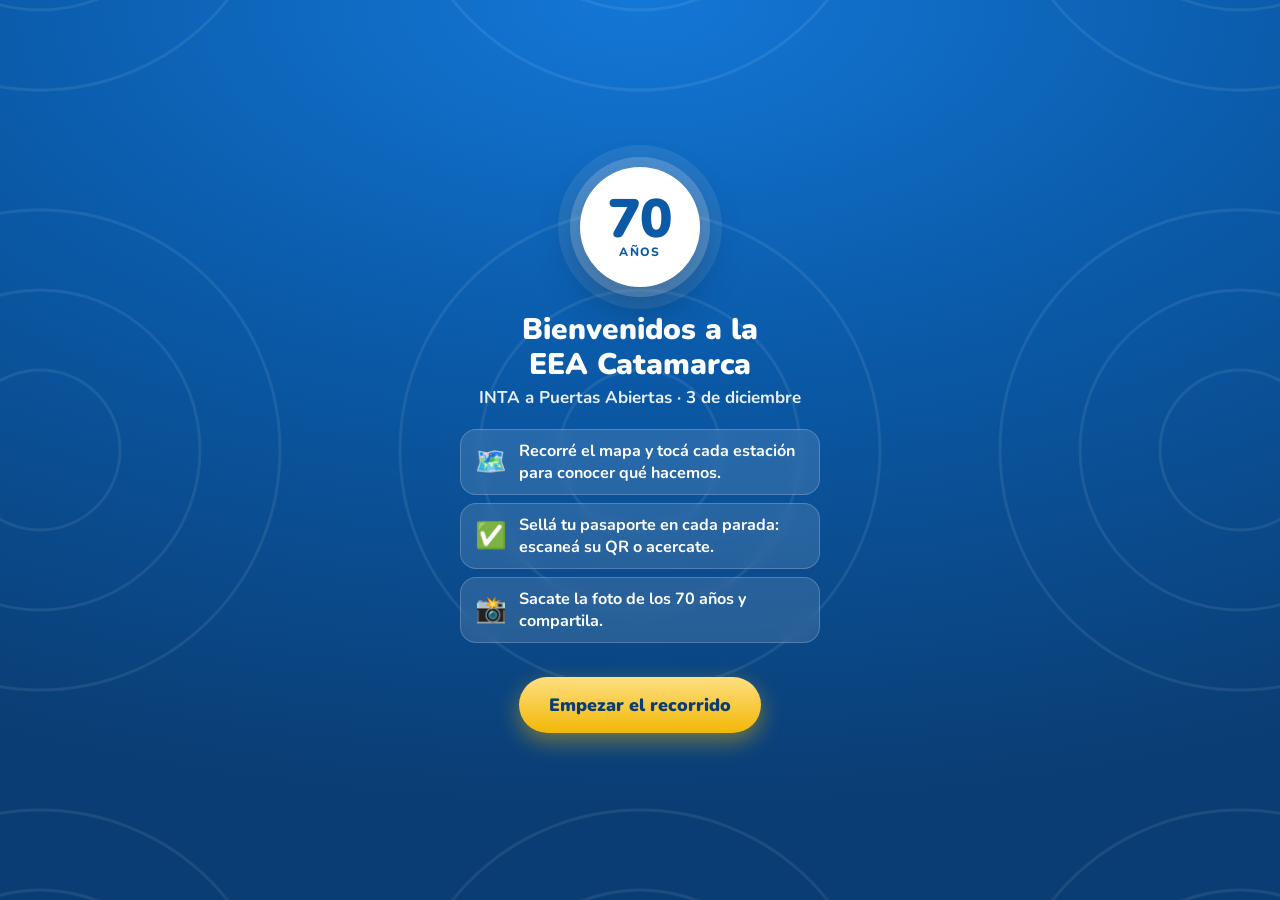
==== index.html @ 7d3150fa "feat: mapa interactivo para INTA a Puertas Abiertas 70 años Sitio estático con mapa por niveles de d" ====
<!DOCTYPE html>
<html lang="es">
<head>
<meta charset="utf-8">
<meta name="viewport" content="width=device-width, initial-scale=1, viewport-fit=cover">
<meta name="theme-color" content="#0a5aa8">
<meta name="robots" content="noindex, nofollow"><!-- prototipo: quitar cuando se apruebe -->
<title>INTA a Puertas Abiertas · 70 años · EEA Catamarca</title>
<link rel="manifest" href="manifest.webmanifest">
<link rel="icon" href="img/icono.svg" type="image/svg+xml">
<link rel="stylesheet" href="lib/leaflet.css">
<link rel="stylesheet" href="estilos.css">
</head>
<body>
<header class="barra">
  <div class="barra-texto">
    <h1 id="titulo">INTA a Puertas Abiertas</h1>
    <p id="subtitulo">70 años · EEA Catamarca</p>
  </div>
  <button id="btn-avisos" class="campana" type="button" aria-label="Avisos">
    <svg viewBox="0 0 24 24" aria-hidden="true"><path d="M12 3a6 6 0 0 0-6 6v4l-2 3h16l-2-3V9a6 6 0 0 0-6-6zM10 19a2 2 0 0 0 4 0" fill="none" stroke="#fff" stroke-width="2" stroke-linejoin="round"/></svg>
    <span id="avisos-cuenta" class="cuenta" hidden></span>
  </button>
</header>

<!-- Aviso importante sin leer -->
<div id="cartel-aviso" class="cartel-aviso" hidden>
  <button type="button" id="cartel-abrir" class="cartel-texto"></button>
  <button type="button" id="cartel-cerrar" class="cartel-cerrar" aria-label="Cerrar aviso">×</button>
</div>

<main id="mapa" aria-label="Mapa del predio"></main>

<!-- Botones flotantes del mapa -->
<div class="flotantes">
  <button id="btn-lista" type="button" class="flotante" aria-label="Lista de estaciones">
    <svg viewBox="0 0 24 24" aria-hidden="true"><path d="M8 6h12M8 12h12M8 18h12M4 6h.01M4 12h.01M4 18h.01" stroke="currentColor" stroke-width="2.4" stroke-linecap="round"/></svg>
    <span>Lista</span>
  </button>
  <button id="btn-ubicacion" type="button" class="flotante" aria-label="Mostrar dónde estoy">
    <svg viewBox="0 0 24 24" aria-hidden="true"><circle cx="12" cy="12" r="4" fill="currentColor"/><circle cx="12" cy="12" r="8" fill="none" stroke="currentColor" stroke-width="2"/><path d="M12 1v3M12 20v3M1 12h3M20 12h3" stroke="currentColor" stroke-width="2"/></svg>
  </button>
</div>

<button id="btn-quitar-ruta" type="button" class="quitar-ruta" hidden>× Quitar recorrido</button>

<div class="aviso" id="aviso" hidden></div>

<!-- Bienvenida (primera visita) -->
<section id="bienvenida" class="bienvenida" hidden>
  <div class="bv-sello"><span>70</span><small>años</small></div>
  <h2>Bienvenidos a la<br>EEA Catamarca</h2>
  <p class="bv-sub">INTA a Puertas Abiertas · 3 de diciembre</p>
  <ul class="bv-pasos">
    <li><span>🗺️</span>Recorré el mapa y tocá cada estación para conocer qué hacemos.</li>
    <li><span>✅</span>Sellá tu pasaporte en cada parada: escaneá su QR o acercate.</li>
    <li><span>📸</span>Sacate la foto de los 70 años y compartila.</li>
  </ul>
  <button id="bienvenida-empezar" type="button">Empezar el recorrido</button>
</section>

<!-- Barra de pestañas -->
<nav class="pestanas" aria-label="Secciones">
  <button type="button" data-pestana="mapa" class="activa">
    <svg viewBox="0 0 24 24" aria-hidden="true"><path d="M9 4L3 6v14l6-2 6 2 6-2V4l-6 2zM9 4v14M15 6v14" fill="none" stroke="currentColor" stroke-width="2" stroke-linejoin="round"/></svg>Mapa</button>
  <button type="button" data-pestana="agenda">
    <svg viewBox="0 0 24 24" aria-hidden="true"><rect x="3" y="5" width="18" height="16" rx="2" fill="none" stroke="currentColor" stroke-width="2"/><path d="M3 10h18M8 3v4M16 3v4" stroke="currentColor" stroke-width="2"/></svg>Agenda</button>
  <button type="button" data-pestana="pasaporte">
    <svg viewBox="0 0 24 24" aria-hidden="true"><rect x="5" y="3" width="14" height="18" rx="2" fill="none" stroke="currentColor" stroke-width="2"/><path d="M9 12l2 2 4-4" fill="none" stroke="currentColor" stroke-width="2" stroke-linecap="round"/></svg>Pasaporte</button>
  <button type="button" data-pestana="foto">
    <svg viewBox="0 0 24 24" aria-hidden="true"><path d="M4 8h3l2-3h6l2 3h3v11H4z" fill="none" stroke="currentColor" stroke-width="2" stroke-linejoin="round"/><circle cx="12" cy="13" r="3.5" fill="none" stroke="currentColor" stroke-width="2"/></svg>Foto 70</button>
</nav>

<!-- Ficha de estación -->
<section class="hoja" id="ficha" hidden aria-live="polite">
  <button class="cerrar" type="button" data-cerrar aria-label="Cerrar">×</button>
  <div id="ficha-contenido"></div>
</section>

<!-- Lista de estaciones -->
<section class="hoja" id="lista" hidden>
  <button class="cerrar" type="button" data-cerrar aria-label="Cerrar">×</button>
  <h2>Estaciones</h2>
  <button id="btn-cercana" type="button" class="boton-ancho">Ir a la más cercana</button>
  <ol id="lista-estaciones" class="lista"></ol>
</section>

<!-- Agenda -->
<section class="hoja hoja-alta" id="agenda" hidden>
  <button class="cerrar" type="button" data-cerrar aria-label="Cerrar">×</button>
  <h2>Agenda del día</h2>
  <p class="nota" id="agenda-fecha"></p>
  <div id="agenda-lista"></div>
</section>

<!-- Avisos -->
<section class="hoja hoja-alta" id="avisos" hidden>
  <button class="cerrar" type="button" data-cerrar aria-label="Cerrar">×</button>
  <h2>Avisos</h2>
  <div id="avisos-lista"></div>
</section>

<!-- Pasaporte de sellos -->
<section class="hoja hoja-alta" id="pasaporte" hidden>
  <button class="cerrar" type="button" data-cerrar aria-label="Cerrar">×</button>
  <h2>Pasaporte 70 años</h2>
  <p class="nota">Cada estación se sella al escanear su QR o al pasar cerca con la ubicación activada.
    Con el recorrido completo, tu foto 70 años lleva la insignia.</p>
  <p class="pasaporte-progreso"><b id="pasaporte-progreso"></b></p>
  <div class="barra-progreso"><div id="pasaporte-barra"></div></div>
  <div id="pasaporte-sellos" class="sellos"></div>
  <div class="pasaporte-guardado">
    <p><b>Se guarda en este teléfono</b>, sin cuenta ni registro: aunque cierres el navegador, al volver a abrir el sitio
      seguís donde estabas. Solo se pierde si usás modo incógnito, borrás los datos o cambiás de navegador.</p>
    <button type="button" id="btn-llevar" class="boton-ancho">Llevar mi pasaporte a otro navegador</button>
    <p id="llevar-url" class="texto-sugerido" hidden></p>
  </div>
</section>

<!-- Modo foto -->
<section class="hoja hoja-alta" id="foto" hidden>
  <button class="cerrar" type="button" data-cerrar aria-label="Cerrar">×</button>
  <h2>Foto 70 años</h2>
  <p class="nota">La foto se arma en tu teléfono; no se sube a ningún servidor.</p>
  <label class="boton-grande">
    Sacar o elegir foto
    <input id="foto-entrada" type="file" accept="image/*" capture="environment" hidden>
  </label>
  <canvas id="foto-lienzo" hidden></canvas>
  <div id="foto-acciones" hidden>
    <button id="foto-compartir" type="button" class="destacado">Compartir</button>
    <button id="foto-descargar" type="button">Descargar</button>
    <p class="nota">Texto sugerido (se copia al compartir):</p>
    <p class="texto-sugerido" id="foto-texto"></p>
  </div>
  <div class="instagram">
    <p><b>Compartilo en Instagram</b> con el hashtag y etiquetando a la EEA: todas las fotos del día quedan juntas.</p>
    <a id="ig-hashtag" class="boton-ig" target="_blank" rel="noopener"></a>
    <a id="ig-cuenta" class="enlace" target="_blank" rel="noopener"></a>
  </div>
  <div id="concurso" hidden></div>
</section>

<!-- Modo editor (solo con ?editar) -->
<section class="editor" id="editor" hidden>
  <strong>Editor de estaciones</strong>
  <select id="ed-estacion"></select>
  <div class="ed-botones">
    <button type="button" id="ed-punto">Punto</button>
    <button type="button" id="ed-poligono">Polígono</button>
    <button type="button" id="ed-linea">Línea (camino)</button>
    <button type="button" id="ed-deshacer">Deshacer vértice</button>
    <button type="button" id="ed-cerrar">Terminar</button>
    <button type="button" id="ed-borrar">Quitar del mapa</button>
    <button type="button" id="ed-centro">Centrar acá</button>
    <button type="button" id="ed-exportar">Exportar mapa</button>
  </div>
  <p class="nota" id="ed-estado">Elegí qué dibujar y un modo; después tocá el mapa.</p>
</section>

<script src="lib/leaflet.js"></script>
<script src="config.js"></script>
<script src="iconos.js"></script>
<script src="datos/estaciones.js"></script>
<script src="datos/mapa.js"></script>
<script src="datos/provisorios.js"></script>
<script src="datos/agenda.js"></script>
<script src="app.js"></script>
</body>
</html>
---- lib/leaflet.css ----
/* required styles */

.leaflet-pane,
.leaflet-tile,
.leaflet-marker-icon,
.leaflet-marker-shadow,
.leaflet-tile-container,
.leaflet-pane > svg,
.leaflet-pane > canvas,
.leaflet-zoom-box,
.leaflet-image-layer,
.leaflet-layer {
	position: absolute;
	left: 0;
	top: 0;
	}
.leaflet-container {
	overflow: hidden;
	}
.leaflet-tile,
.leaflet-marker-icon,
.leaflet-marker-shadow {
	-webkit-user-select: none;
	   -moz-user-select: none;
	        user-select: none;
	  -webkit-user-drag: none;
	}
/* Prevents IE11 from highlighting tiles in blue */
.leaflet-tile::selection {
	background: transparent;
}
/* Safari renders non-retina tile on retina better with this, but Chrome is worse */
.leaflet-safari .leaflet-tile {
	image-rendering: -webkit-optimize-contrast;
	}
/* hack that prevents hw layers "stretching" when loading new tiles */
.leaflet-safari .leaflet-tile-container {
	width: 1600px;
	height: 1600px;
	-webkit-transform-origin: 0 0;
	}
.leaflet-marker-icon,
.leaflet-marker-shadow {
	display: block;
	}
/* .leaflet-container svg: reset svg max-width decleration shipped in Joomla! (joomla.org) 3.x */
/* .leaflet-container img: map is broken in FF if you have max-width: 100% on tiles */
.leaflet-container .leaflet-overlay-pane svg {
	max-width: none !important;
	max-height: none !important;
	}
.leaflet-container .leaflet-marker-pane img,
.leaflet-container .leaflet-shadow-pane img,
.leaflet-container .leaflet-tile-pane img,
.leaflet-container img.leaflet-image-layer,
.leaflet-container .leaflet-tile {
	max-width: none !important;
	max-height: none !important;
	width: auto;
	padding: 0;
	}

.leaflet-container img.leaflet-tile {
	/* See: https://bugs.chromium.org/p/chromium/issues/detail?id=600120 */
	mix-blend-mode: plus-lighter;
}

.leaflet-container.leaflet-touch-zoom {
	-ms-touch-action: pan-x pan-y;
	touch-action: pan-x pan-y;
	}
.leaflet-container.leaflet-touch-drag {
	-ms-touch-action: pinch-zoom;
	/* Fallback for FF which doesn't support pinch-zoom */
	touch-action: none;
	touch-action: pinch-zoom;
}
.leaflet-container.leaflet-touch-drag.leaflet-touch-zoom {
	-ms-touch-action: none;
	touch-action: none;
}
.leaflet-container {
	-webkit-tap-highlight-color: transparent;
}
.leaflet-container a {
	-webkit-tap-highlight-color: rgba(51, 181, 229, 0.4);
}
.leaflet-tile {
	filter: inherit;
	visibility: hidden;
	}
.leaflet-tile-loaded {
	visibility: inherit;
	}
.leaflet-zoom-box {
	width: 0;
	height: 0;
	-moz-box-sizing: border-box;
	     box-sizing: border-box;
	z-index: 800;
	}
/* workaround for https://bugzilla.mozilla.org/show_bug.cgi?id=888319 */
.leaflet-overlay-pane svg {
	-moz-user-select: none;
	}

.leaflet-pane         { z-index: 400; }

.leaflet-tile-pane    { z-index: 200; }
.leaflet-overlay-pane { z-index: 400; }
.leaflet-shadow-pane  { z-index: 500; }
.leaflet-marker-pane  { z-index: 600; }
.leaflet-tooltip-pane   { z-index: 650; }
.leaflet-popup-pane   { z-index: 700; }

.leaflet-map-pane canvas { z-index: 100; }
.leaflet-map-pane svg    { z-index: 200; }

.leaflet-vml-shape {
	width: 1px;
	height: 1px;
	}
.lvml {
	behavior: url(#default#VML);
	display: inline-block;
	position: absolute;
	}


/* control positioning */

.leaflet-control {
	position: relative;
	z-index: 800;
	pointer-events: visiblePainted; /* IE 9-10 doesn't have auto */
	pointer-events: auto;
	}
.leaflet-top,
.leaflet-bottom {
	position: absolute;
	z-index: 1000;
	pointer-events: none;
	}
.leaflet-top {
	top: 0;
	}
.leaflet-right {
	right: 0;
	}
.leaflet-bottom {
	bottom: 0;
	}
.leaflet-left {
	left: 0;
	}
.leaflet-control {
	float: left;
	clear: both;
	}
.leaflet-right .leaflet-control {
	float: right;
	}
.leaflet-top .leaflet-control {
	margin-top: 10px;
	}
.leaflet-bottom .leaflet-control {
	margin-bottom: 10px;
	}
.leaflet-left .leaflet-control {
	margin-left: 10px;
	}
.leaflet-right .leaflet-control {
	margin-right: 10px;
	}


/* zoom and fade animations */

.leaflet-fade-anim .leaflet-popup {
	opacity: 0;
	-webkit-transition: opacity 0.2s linear;
	   -moz-transition: opacity 0.2s linear;
	        transition: opacity 0.2s linear;
	}
.leaflet-fade-anim .leaflet-map-pane .leaflet-popup {
	opacity: 1;
	}
.leaflet-zoom-animated {
	-webkit-transform-origin: 0 0;
	    -ms-transform-origin: 0 0;
	        transform-origin: 0 0;
	}
svg.leaflet-zoom-animated {
	will-change: transform;
}

.leaflet-zoom-anim .leaflet-zoom-animated {
	-webkit-transition: -webkit-transform 0.25s cubic-bezier(0,0,0.25,1);
	   -moz-transition:    -moz-transform 0.25s cubic-bezier(0,0,0.25,1);
	        transition:         transform 0.25s cubic-bezier(0,0,0.25,1);
	}
.leaflet-zoom-anim .leaflet-tile,
.leaflet-pan-anim .leaflet-tile {
	-webkit-transition: none;
	   -moz-transition: none;
	        transition: none;
	}

.leaflet-zoom-anim .leaflet-zoom-hide {
	visibility: hidden;
	}


/* cursors */

.leaflet-interactive {
	cursor: pointer;
	}
.leaflet-grab {
	cursor: -webkit-grab;
	cursor:    -moz-grab;
	cursor:         grab;
	}
.leaflet-crosshair,
.leaflet-crosshair .leaflet-interactive {
	cursor: crosshair;
	}
.leaflet-popup-pane,
.leaflet-control {
	cursor: auto;
	}
.leaflet-dragging .leaflet-grab,
.leaflet-dragging .leaflet-grab .leaflet-interactive,
.leaflet-dragging .leaflet-marker-draggable {
	cursor: move;
	cursor: -webkit-grabbing;
	cursor:    -moz-grabbing;
	cursor:         grabbing;
	}

/* marker & overlays interactivity */
.leaflet-marker-icon,
.leaflet-marker-shadow,
.leaflet-image-layer,
.leaflet-pane > svg path,
.leaflet-tile-container {
	pointer-events: none;
	}

.leaflet-marker-icon.leaflet-interactive,
.leaflet-image-layer.leaflet-interactive,
.leaflet-pane > svg path.leaflet-interactive,
svg.leaflet-image-layer.leaflet-interactive path {
	pointer-events: visiblePainted; /* IE 9-10 doesn't have auto */
	pointer-events: auto;
	}

/* visual tweaks */

.leaflet-container {
	background: #ddd;
	outline-offset: 1px;
	}
.leaflet-container a {
	color: #0078A8;
	}
.leaflet-zoom-box {
	border: 2px dotted #38f;
	background: rgba(255,255,255,0.5);
	}


/* general typography */
.leaflet-container {
	font-family: "Helvetica Neue", Arial, Helvetica, sans-serif;
	font-size: 12px;
	font-size: 0.75rem;
	line-height: 1.5;
	}


/* general toolbar styles */

.leaflet-bar {
	box-shadow: 0 1px 5px rgba(0,0,0,0.65);
	border-radius: 4px;
	}
.leaflet-bar a {
	background-color: #fff;
	border-bottom: 1px solid #ccc;
	width: 26px;
	height: 26px;
	line-height: 26px;
	display: block;
	text-align: center;
	text-decoration: none;
	color: black;
	}
.leaflet-bar a,
.leaflet-control-layers-toggle {
	background-position: 50% 50%;
	background-repeat: no-repeat;
	display: block;
	}
.leaflet-bar a:hover,
.leaflet-bar a:focus {
	background-color: #f4f4f4;
	}
.leaflet-bar a:first-child {
	border-top-left-radius: 4px;
	border-top-right-radius: 4px;
	}
.leaflet-bar a:last-child {
	border-bottom-left-radius: 4px;
	border-bottom-right-radius: 4px;
	border-bottom: none;
	}
.leaflet-bar a.leaflet-disabled {
	cursor: default;
	background-color: #f4f4f4;
	color: #bbb;
	}

.leaflet-touch .leaflet-bar a {
	width: 30px;
	height: 30px;
	line-height: 30px;
	}
.leaflet-touch .leaflet-bar a:first-child {
	border-top-left-radius: 2px;
	border-top-right-radius: 2px;
	}
.leaflet-touch .leaflet-bar a:last-child {
	border-bottom-left-radius: 2px;
	border-bottom-right-radius: 2px;
	}

/* zoom control */

.leaflet-control-zoom-in,
.leaflet-control-zoom-out {
	font: bold 18px 'Lucida Console', Monaco, monospace;
	text-indent: 1px;
	}

.leaflet-touch .leaflet-control-zoom-in, .leaflet-touch .leaflet-control-zoom-out  {
	font-size: 22px;
	}


/* layers control */

.leaflet-control-layers {
	box-shadow: 0 1px 5px rgba(0,0,0,0.4);
	background: #fff;
	border-radius: 5px;
	}
.leaflet-control-layers-toggle {
	background-image: url(images/layers.png);
	width: 36px;
	height: 36px;
	}
.leaflet-retina .leaflet-control-layers-toggle {
	background-image: url(images/layers-2x.png);
	background-size: 26px 26px;
	}
.leaflet-touch .leaflet-control-layers-toggle {
	width: 44px;
	height: 44px;
	}
.leaflet-control-layers .leaflet-control-layers-list,
.leaflet-control-layers-expanded .leaflet-control-layers-toggle {
	display: none;
	}
.leaflet-control-layers-expanded .leaflet-control-layers-list {
	display: block;
	position: relative;
	}
.leaflet-control-layers-expanded {
	padding: 6px 10px 6px 6px;
	color: #333;
	background: #fff;
	}
.leaflet-control-layers-scrollbar {
	overflow-y: scroll;
	overflow-x: hidden;
	padding-right: 5px;
	}
.leaflet-control-layers-selector {
	margin-top: 2px;
	position: relative;
	top: 1px;
	}
.leaflet-control-layers label {
	display: block;
	font-size: 13px;
	font-size: 1.08333em;
	}
.leaflet-control-layers-separator {
	height: 0;
	border-top: 1px solid #ddd;
	margin: 5px -10px 5px -6px;
	}

/* Default icon URLs */
.leaflet-default-icon-path { /* used only in path-guessing heuristic, see L.Icon.Default */
	background-image: url(images/marker-icon.png);
	}


/* attribution and scale controls */

.leaflet-container .leaflet-control-attribution {
	background: #fff;
	background: rgba(255, 255, 255, 0.8);
	margin: 0;
	}
.leaflet-control-attribution,
.leaflet-control-scale-line {
	padding: 0 5px;
	color: #333;
	line-height: 1.4;
	}
.leaflet-control-attribution a {
	text-decoration: none;
	}
.leaflet-control-attribution a:hover,
.leaflet-control-attribution a:focus {
	text-decoration: underline;
	}
.leaflet-attribution-flag {
	display: inline !important;
	vertical-align: baseline !important;
	width: 1em;
	height: 0.6669em;
	}
.leaflet-left .leaflet-control-scale {
	margin-left: 5px;
	}
.leaflet-bottom .leaflet-control-scale {
	margin-bottom: 5px;
	}
.leaflet-control-scale-line {
	border: 2px solid #777;
	border-top: none;
	line-height: 1.1;
	padding: 2px 5px 1px;
	white-space: nowrap;
	-moz-box-sizing: border-box;
	     box-sizing: border-box;
	background: rgba(255, 255, 255, 0.8);
	text-shadow: 1px 1px #fff;
	}
.leaflet-control-scale-line:not(:first-child) {
	border-top: 2px solid #777;
	border-bottom: none;
	margin-top: -2px;
	}
.leaflet-control-scale-line:not(:first-child):not(:last-child) {
	border-bottom: 2px solid #777;
	}

.leaflet-touch .leaflet-control-attribution,
.leaflet-touch .leaflet-control-layers,
.leaflet-touch .leaflet-bar {
	box-shadow: none;
	}
.leaflet-touch .leaflet-control-layers,
.leaflet-touch .leaflet-bar {
	border: 2px solid rgba(0,0,0,0.2);
	background-clip: padding-box;
	}


/* popup */

.leaflet-popup {
	position: absolute;
	text-align: center;
	margin-bottom: 20px;
	}
.leaflet-popup-content-wrapper {
	padding: 1px;
	text-align: left;
	border-radius: 12px;
	}
.leaflet-popup-content {
	margin: 13px 24px 13px 20px;
	line-height: 1.3;
	font-size: 13px;
	font-size: 1.08333em;
	min-height: 1px;
	}
.leaflet-popup-content p {
	margin: 17px 0;
	margin: 1.3em 0;
	}
.leaflet-popup-tip-container {
	width: 40px;
	height: 20px;
	position: absolute;
	left: 50%;
	margin-top: -1px;
	margin-left: -20px;
	overflow: hidden;
	pointer-events: none;
	}
.leaflet-popup-tip {
	width: 17px;
	height: 17px;
	padding: 1px;

	margin: -10px auto 0;
	pointer-events: auto;

	-webkit-transform: rotate(45deg);
	   -moz-transform: rotate(45deg);
	    -ms-transform: rotate(45deg);
	        transform: rotate(45deg);
	}
.leaflet-popup-content-wrapper,
.leaflet-popup-tip {
	background: white;
	color: #333;
	box-shadow: 0 3px 14px rgba(0,0,0,0.4);
	}
.leaflet-container a.leaflet-popup-close-button {
	position: absolute;
	top: 0;
	right: 0;
	border: none;
	text-align: center;
	width: 24px;
	height: 24px;
	font: 16px/24px Tahoma, Verdana, sans-serif;
	color: #757575;
	text-decoration: none;
	background: transparent;
	}
.leaflet-container a.leaflet-popup-close-button:hover,
.leaflet-container a.leaflet-popup-close-button:focus {
	color: #585858;
	}
.leaflet-popup-scrolled {
	overflow: auto;
	}

.leaflet-oldie .leaflet-popup-content-wrapper {
	-ms-zoom: 1;
	}
.leaflet-oldie .leaflet-popup-tip {
	width: 24px;
	margin: 0 auto;

	-ms-filter: "progid:DXImageTransform.Microsoft.Matrix(M11=0.70710678, M12=0.70710678, M21=-0.70710678, M22=0.70710678)";
	filter: progid:DXImageTransform.Microsoft.Matrix(M11=0.70710678, M12=0.70710678, M21=-0.70710678, M22=0.70710678);
	}

.leaflet-oldie .leaflet-control-zoom,
.leaflet-oldie .leaflet-control-layers,
.leaflet-oldie .leaflet-popup-content-wrapper,
.leaflet-oldie .leaflet-popup-tip {
	border: 1px solid #999;
	}


/* div icon */

.leaflet-div-icon {
	background: #fff;
	border: 1px solid #666;
	}


/* Tooltip */
/* Base styles for the element that has a tooltip */
.leaflet-tooltip {
	position: absolute;
	padding: 6px;
	background-color: #fff;
	border: 1px solid #fff;
	border-radius: 3px;
	color: #222;
	white-space: nowrap;
	-webkit-user-select: none;
	-moz-user-select: none;
	-ms-user-select: none;
	user-select: none;
	pointer-events: none;
	box-shadow: 0 1px 3px rgba(0,0,0,0.4);
	}
.leaflet-tooltip.leaflet-interactive {
	cursor: pointer;
	pointer-events: auto;
	}
.leaflet-tooltip-top:before,
.leaflet-tooltip-bottom:before,
.leaflet-tooltip-left:before,
.leaflet-tooltip-right:before {
	position: absolute;
	pointer-events: none;
	border: 6px solid transparent;
	background: transparent;
	content: "";
	}

/* Directions */

.leaflet-tooltip-bottom {
	margin-top: 6px;
}
.leaflet-tooltip-top {
	margin-top: -6px;
}
.leaflet-tooltip-bottom:before,
.leaflet-tooltip-top:before {
	left: 50%;
	margin-left: -6px;
	}
.leaflet-tooltip-top:before {
	bottom: 0;
	margin-bottom: -12px;
	border-top-color: #fff;
	}
.leaflet-tooltip-bottom:before {
	top: 0;
	margin-top: -12px;
	margin-left: -6px;
	border-bottom-color: #fff;
	}
.leaflet-tooltip-left {
	margin-left: -6px;
}
.leaflet-tooltip-right {
	margin-left: 6px;
}
.leaflet-tooltip-left:before,
.leaflet-tooltip-right:before {
	top: 50%;
	margin-top: -6px;
	}
.leaflet-tooltip-left:before {
	right: 0;
	margin-right: -12px;
	border-left-color: #fff;
	}
.leaflet-tooltip-right:before {
	left: 0;
	margin-left: -12px;
	border-right-color: #fff;
	}

/* Printing */

@media print {
	/* Prevent printers from removing background-images of controls. */
	.leaflet-control {
		-webkit-print-color-adjust: exact;
		print-color-adjust: exact;
		}
	}
---- estilos.css ----
/* INTA a Puertas Abiertas – 70 años. Tema claro y de alto contraste: se usa al aire libre, a pleno sol.
   --marca: azul provisorio hasta tener los valores del manual o el logo oficial de INTA. */
:root {
  --marca: #0a5aa8;
  --marca-oscuro: #0a3d73;
  --marca-claro: #e8f1fb;
  --texto: #111827;
  --texto-2: #4b5563;
  --borde: #d1d5db;
  --fondo: #ffffff;
  --dorado: #f2b705;
  --gps: #2563eb;
}
* { box-sizing: border-box; }
html, body { margin: 0; height: 100%; font-family: system-ui, -apple-system, "Segoe UI", Roboto, sans-serif;
  font-size: 17px; color: var(--texto); background: var(--fondo); }
body { display: flex; flex-direction: column; overflow: hidden; }
button { font: inherit; cursor: pointer; }

/* ---------- Encabezado ---------- */
.barra { display: flex; align-items: center; gap: 8px; background: var(--marca); color: #fff;
  padding: 10px 10px 10px 14px; padding-top: max(10px, env(safe-area-inset-top)); z-index: 1300; }
.barra-texto { flex: 1; min-width: 0; }
.barra h1 { margin: 0; font-size: 1.12rem; }
.barra p { margin: 2px 0 0; font-size: .86rem; opacity: .92; }
.campana { position: relative; width: 44px; height: 44px; border: 0; border-radius: 50%; background: rgba(255,255,255,.14);
  display: grid; place-items: center; }
.campana svg { width: 24px; height: 24px; }
.cuenta { position: absolute; top: 2px; right: 0; min-width: 20px; height: 20px; padding: 0 5px; border-radius: 10px;
  background: #e53935; color: #fff; font-size: 12px; font-weight: 800; display: grid; place-items: center; border: 2px solid var(--marca); }

/* Cartel de aviso importante */
.cartel-aviso { display: flex; align-items: stretch; background: #fff4d6; border-bottom: 2px solid var(--dorado); z-index: 1250; }
.cartel-aviso[hidden] { display: none; }
.cartel-texto { flex: 1; text-align: left; border: 0; background: none; padding: 10px 14px; font-size: .92rem; font-weight: 600; color: #6b4e00; }
.cartel-texto::before { content: "⚠ "; }
.cartel-cerrar { border: 0; background: none; font-size: 1.5rem; padding: 0 14px; color: #6b4e00; }

/* ---------- Mapa ---------- */
#mapa { flex: 1; min-height: 0; }
#mapa.ilustrado { background-color: #eee5c8;
  background-image: radial-gradient(#e2d6b0 1px, transparent 1.2px); background-size: 14px 14px; }
.leaflet-control-zoom a { width: 40px !important; height: 40px !important; line-height: 40px !important; font-size: 20px !important; }
.boton-modo { background: #fff; border: 2px solid rgba(0,0,0,.2); border-radius: 10px; padding: 9px 12px;
  font-weight: 700; color: var(--texto); box-shadow: 0 1px 4px rgba(0,0,0,.2); }

/* Patrones de los lotes (modo ilustrado, de cerca) */
.p-arboles { fill: url(#p-arboles); } .p-hileras { fill: url(#p-hileras); } .p-surcos { fill: url(#p-surcos); }
.p-pasto { fill: url(#p-pasto); } .p-agua { fill: url(#p-agua); } .p-edificio { fill: url(#p-edificio); }
.lote { cursor: pointer; }
.lote-ctx { cursor: default; }
#mapa.ilustrado.nivel-cerca .lote-est { filter: drop-shadow(0 2px 0 rgba(80,60,20,.25)); }

/* Niveles de detalle: lejos = solo el predio; medio = lotes lisos; cerca = texturas, frutitas y nombres */
#mapa.nivel-lejos .lote, #mapa.nivel-lejos .camino { display: none; }
#mapa.ilustrado.nivel-medio .lote-ctx { fill: #d9e4b8; stroke: #c3b48a; }
#mapa.ilustrado.nivel-medio .lote-est { fill: #cfe0aa; }
#mapa:not(.nivel-cerca) .ctx-nombre { display: none; }
#mapa:not(.ilustrado) .ctx-nombre { color: #fff; text-shadow: 0 0 3px #000, 0 0 6px #000; }

.icono-libre { background: none; border: 0; }

/* Pin de INTA (vista lejana) */
.pin-inta { display: flex; align-items: center; gap: 8px; background: var(--marca); color: #fff; border: 3px solid #fff;
  border-radius: 14px; padding: 6px 12px 6px 6px; box-shadow: 0 4px 14px rgba(0,0,0,.35); font-size: 13px; line-height: 1.15;
  width: max-content; margin: 0 auto; cursor: pointer; }
.pin-inta b { font-size: 16px; letter-spacing: .04em; }
.pin-70 { width: 36px; height: 36px; border-radius: 50%; background: #fff; color: var(--marca); font-weight: 900;
  display: grid; place-items: center; font-size: 15px; }
.pin-punta { width: 0; height: 0; margin: -2px auto 0; border: 9px solid transparent; border-top: 11px solid var(--marca); border-bottom: 0; }

/* Frutitas de los lotes (de cerca) */
.fruta { width: 40px; height: 40px; border-radius: 50%; background: #fff; display: grid; place-items: center;
  box-shadow: 0 2px 0 rgba(0,0,0,.15), 0 3px 8px rgba(0,0,0,.25); }
.fruta svg { width: 30px; height: 30px; }
.leaflet-tooltip.ctx-nombre { background: rgba(255,255,255,.85); border: 0; box-shadow: none; padding: 0 5px; border-radius: 6px;
  color: #4e4330; font-weight: 700; font-size: 11px; }
.leaflet-tooltip.ctx-nombre::before { display: none; }

/* Banderines de parada */
.bandera { display: flex; flex-direction: column; align-items: center; cursor: pointer; animation: aparecer .3s ease-out both; }
.tela { display: flex; align-items: center; gap: 5px; background: var(--c); color: #fff; border: 3px solid #fff;
  border-radius: 22px; padding: 3px 12px 3px 3px; box-shadow: 0 3px 0 rgba(0,0,0,.2), 0 5px 12px rgba(0,0,0,.3);
  font-weight: 800; font-size: 13.5px; white-space: nowrap; max-width: 170px; }
.b-num { flex: none; min-width: 28px; height: 28px; border-radius: 14px; background: #fff; color: var(--c);
  display: grid; place-items: center; font-size: 15px; }
.b-ico { flex: none; width: 28px; height: 28px; border-radius: 50%; background: #fff; display: grid; place-items: center; }
.b-ico svg { width: 22px; height: 22px; }
.b-nombre { overflow: hidden; text-overflow: ellipsis; }
.b-tilde { flex: none; width: 20px; height: 20px; border-radius: 50%; background: var(--dorado); color: #fff; display: grid;
  place-items: center; font-size: 12px; margin-left: 2px; }
.mastil { width: 4px; height: 16px; background: var(--c); border-left: 1px solid #fff; border-right: 1px solid #fff; }
.bandera:active .tela { transform: scale(.95); }
.bandera.visitada .tela { box-shadow: 0 0 0 3px var(--dorado), 0 5px 12px rgba(0,0,0,.3); }
/* nivel medio: número e ícono, sin nombre */
#mapa.nivel-medio .b-nombre { display: none; }
#mapa.nivel-medio .tela { padding-right: 3px; }
/* racimo: varias paradas juntas */
.racimo { --c: var(--marca-oscuro); }
.racimo .tela { padding-right: 12px; }
.racimo .b-nombre { display: inline !important; }
.r-cant { flex: none; min-width: 28px; height: 28px; border-radius: 14px; background: #fff; color: var(--marca-oscuro);
  display: grid; place-items: center; font-size: 15px; }
@keyframes aparecer { from { transform: translateY(-6px) scale(.85); opacity: 0; } to { transform: none; opacity: 1; } }

/* Ingresos */
.servicio { display: inline-flex; align-items: center; gap: 4px; background: #fff; border: 2px solid #455a64; border-radius: 14px;
  padding: 1px 9px 1px 2px; font-size: 12px; font-weight: 800; color: #263238; box-shadow: 0 1px 4px rgba(0,0,0,.3); white-space: nowrap; }
.servicio svg { width: 22px; height: 22px; }

/* "Estás aquí" */
.yo { display: flex; flex-direction: column; align-items: center; }
.yo-punto { width: 22px; height: 22px; border-radius: 50%; background: var(--gps); border: 4px solid #fff; animation: latido 1.6s infinite; }
.yo-texto { margin-top: 3px; background: var(--gps); color: #fff; font-weight: 800; font-size: 12px; padding: 2px 7px; border-radius: 6px; }
@keyframes latido { 0% { box-shadow: 0 0 0 0 rgba(37,99,235,.55); } 100% { box-shadow: 0 0 0 18px rgba(37,99,235,0); } }

/* ---------- Botones flotantes ---------- */
.flotantes { position: fixed; right: 12px; bottom: calc(var(--alto-acciones, 64px) + 14px); z-index: 1050;
  display: flex; flex-direction: column; gap: 10px; align-items: flex-end; }
.flotante { display: flex; align-items: center; gap: 6px; height: 50px; min-width: 50px; padding: 0 13px; border: 0; border-radius: 25px;
  background: #fff; color: var(--marca); font-weight: 800; box-shadow: 0 3px 12px rgba(0,0,0,.3); }
.flotante svg { width: 24px; height: 24px; }

/* ---------- Barra de pestañas ---------- */
.pestanas { display: grid; grid-template-columns: repeat(4, 1fr); background: #fff; border-top: 1px solid var(--borde);
  padding-bottom: env(safe-area-inset-bottom); z-index: 1300; }
.pestanas button { display: flex; flex-direction: column; align-items: center; gap: 2px; border: 0; background: none;
  padding: 8px 2px 9px; font-size: .78rem; font-weight: 700; color: var(--texto-2); min-height: 58px; }
.pestanas svg { width: 25px; height: 25px; }
.pestanas button.activa { color: var(--marca); }
.pestanas button.activa svg { background: var(--marca-claro); border-radius: 12px; padding: 1px 8px; width: 41px; }

/* ---------- Hojas ---------- */
.aviso { position: fixed; top: 76px; left: 50%; transform: translateX(-50%); z-index: 1400;
  background: var(--texto); color: #fff; padding: 10px 14px; border-radius: 10px; max-width: 90vw; font-size: .95rem; }
.hoja { position: fixed; left: 0; right: 0; bottom: var(--alto-acciones, 64px); z-index: 1100; background: #fff;
  border-radius: 18px 18px 0 0; box-shadow: 0 -4px 24px rgba(0,0,0,.25);
  max-height: calc(68vh - var(--alto-acciones, 64px)); overflow-y: auto; padding: 18px; }
.hoja-alta { max-height: calc(100vh - var(--alto-acciones, 64px) - 70px); }
.hoja h2 { margin: 0 44px 10px 0; font-size: 1.3rem; }
.cerrar { position: absolute; top: 8px; right: 10px; width: 44px; height: 44px; border: 0; z-index: 2;
  background: #f3f4f6; border-radius: 50%; font-size: 1.6rem; line-height: 1; }
.nota { color: var(--texto-2); font-size: .9rem; }
.vacio { color: var(--texto-2); text-align: center; padding: 20px 0; }
.ej { font-size: .68rem; font-weight: 800; text-transform: uppercase; background: #fde68a; color: #7a5a00; padding: 1px 6px; border-radius: 6px; vertical-align: middle; }
.boton-ancho { width: 100%; min-height: 48px; margin: 0 0 8px; border-radius: 12px; border: 2px solid var(--marca);
  background: var(--marca-claro); color: var(--marca); font-weight: 800; }
button.destacado { background: var(--marca); color: #fff; }

/* Ficha */
.ficha-cabecera { display: flex; gap: 12px; align-items: center; margin: -18px -18px 12px; padding: 18px 58px 16px 18px;
  background: var(--c); color: #fff; border-radius: 18px 18px 0 0; }
.ficha-cabecera h2 { margin: 0; font-size: 1.3rem; color: #fff; }
.ficha-disco { flex: none; width: 62px; height: 62px; border-radius: 50%; border: 3px solid #fff; background: #fff; display: grid; place-items: center; }
.ficha-disco svg { width: 44px; height: 44px; }
.ficha-zona { margin: 0 0 2px; font-size: .78rem; text-transform: uppercase; letter-spacing: .05em; opacity: .92; }
.ficha-cabecera .ficha-lugar { color: #fff; opacity: .92; margin: 2px 0 0; font-size: .9rem; }
.ficha-foto { width: 100%; border-radius: 12px; margin-bottom: 6px; }
.ficha dl { margin: 0; }
.ficha dt { font-weight: 800; margin-top: 12px; color: var(--marca); font-size: .8rem; text-transform: uppercase; letter-spacing: .04em; }
.ficha dd { margin: 3px 0 0; line-height: 1.45; }
.ficha a { color: var(--marca); font-weight: 700; }
.ficha-agenda { background: var(--marca-claro); border-radius: 12px; padding: 10px 12px 2px; margin-bottom: 4px; }
.enlaces { display: flex; flex-wrap: wrap; gap: 8px; margin-top: 14px; }
.enlace { padding: 10px 14px; border-radius: 10px; background: var(--marca-claro); color: var(--marca); font-weight: 700; text-decoration: none; }
.ficha-pie { margin-top: 16px; font-size: .92rem; }
.ficha-sello { margin-top: 10px; padding: 10px; border-radius: 10px; background: #fff8e1; color: #7a5a00; font-size: .9rem; }
.ficha-sello.ok { background: #fef3c7; font-weight: 700; }

/* Lista */
.lista { list-style: none; padding: 0; margin: 0; }
.lista li button { width: 100%; text-align: left; display: flex; align-items: center; min-height: 56px;
  border: 0; border-bottom: 1px solid var(--borde); background: #fff; padding: 6px 2px; color: var(--texto); }
.lista-zona { margin: 14px 0 2px; font-weight: 800; color: var(--c); text-transform: uppercase; font-size: .78rem; letter-spacing: .05em; }
.mini-disco { flex: none; width: 40px; height: 40px; border-radius: 50%; background: #fff; border: 3px solid var(--c);
  display: grid; place-items: center; margin-right: 10px; }
.mini-disco svg { width: 26px; height: 26px; }
.lista-nombre { flex: 1; }
.lista-tilde { color: #b7791f; font-weight: 800; }
.sin-ubicar { color: var(--texto-2); font-size: .8rem; margin-left: auto; padding-left: 8px; }

/* Agenda */
.ag-fila { display: flex; gap: 12px; padding: 12px 0; border-bottom: 1px solid var(--borde); }
.ag-fila.pasada { opacity: .5; }
.ag-fila.ahora { background: #fff8e1; margin: 0 -18px; padding: 12px 18px; border-left: 5px solid var(--dorado); }
.ag-hora { flex: none; width: 52px; font-weight: 800; color: var(--marca); font-size: 1rem; }
.ag-hora small { display: block; font-weight: 600; color: var(--texto-2); font-size: .78rem; }
.ag-cuerpo { flex: 1; }
.ag-titulo { font-weight: 700; }
.ag-desc { color: var(--texto-2); font-size: .9rem; margin-top: 2px; }
.ag-marca { display: inline-block; font-size: .7rem; font-weight: 900; text-transform: uppercase; letter-spacing: .05em;
  padding: 2px 7px; border-radius: 6px; margin-bottom: 4px; }
.ag-marca.ahora { background: var(--dorado); color: #3d2e00; }
.ag-marca.proximo { background: var(--marca-claro); color: var(--marca); }
.ag-lugar { margin-top: 6px; border: 0; border-radius: 14px; padding: 4px 10px; background: var(--c); color: #fff; font-weight: 700; font-size: .82rem; }
.ag-lugar-texto { display: inline-block; margin-top: 4px; color: var(--texto-2); font-size: .86rem; }

/* Avisos */
.aviso-item { display: flex; gap: 12px; padding: 12px; border-radius: 12px; border: 1px solid var(--borde); margin-bottom: 8px; }
.aviso-item.alta { border-color: var(--dorado); background: #fffbeb; }
.aviso-item.nuevo { box-shadow: inset 4px 0 0 #e53935; }
.aviso-item p { margin: 3px 0 0; color: var(--texto-2); }
.aviso-hora { flex: none; font-weight: 800; color: var(--marca); }

/* Pasaporte */
.pasaporte-progreso { margin: 6px 0; }
.barra-progreso { height: 12px; background: #eee; border-radius: 6px; overflow: hidden; margin-bottom: 12px; }
#pasaporte-barra { height: 100%; background: var(--dorado); width: 0; transition: width .4s; }
.sellos { display: grid; grid-template-columns: repeat(3, 1fr); gap: 8px; }
.sello { display: flex; flex-direction: column; align-items: center; gap: 4px; padding: 8px 4px; border: 2px dashed #d1d5db;
  border-radius: 12px; background: #fff; font-size: .78rem; font-weight: 700; color: #6b7280; }
.sello .mini-disco { margin: 0; border-color: #d1d5db; filter: grayscale(1) opacity(.45); }
.sello.ok { border: 2px solid var(--dorado); background: #fffbeb; color: var(--texto); }
.sello.ok .mini-disco { filter: none; border-color: var(--c); }

/* Foto */
.boton-grande { display: block; text-align: center; padding: 16px; border-radius: 12px; background: var(--marca);
  color: #fff; font-weight: 800; cursor: pointer; }
#foto-lienzo { width: 100%; border-radius: 10px; margin: 12px 0; }
#foto-acciones button { min-height: 50px; padding: 0 18px; border-radius: 12px; border: 2px solid var(--marca);
  background: #fff; color: var(--marca); font-weight: 800; margin-right: 6px; }
#foto-acciones button.destacado { background: var(--marca); color: #fff; }
.texto-sugerido { background: var(--marca-claro); padding: 10px; border-radius: 8px; user-select: all; }
#concurso { margin-top: 14px; padding: 12px; border: 2px dashed var(--dorado); border-radius: 10px; }

/* Editor */
.editor { position: fixed; top: 76px; right: 8px; z-index: 1200; background: #fff; border: 2px solid #d97706;
  border-radius: 10px; padding: 10px; width: min(320px, 94vw); font-size: .9rem; }
.editor select { width: 100%; margin: 6px 0; font: inherit; padding: 6px; }
.ed-botones { display: grid; grid-template-columns: 1fr 1fr; gap: 4px; }
.ed-botones button { padding: 8px 4px; border: 1px solid var(--borde); border-radius: 6px; background: #f9fafb; }
.ed-botones button.activo { background: #d97706; color: #fff; }

@media (prefers-reduced-motion: reduce) { * { transition: none !important; animation: none !important; } }
.cuenta[hidden] { display: none; }

/* ======================================================================
   v5 · Capa visual: tipografía amable, vidrio esmerilado, sombras suaves,
   encabezado con relieve, animaciones (respetan "reducir movimiento").
   ====================================================================== */
@font-face { font-family: "Nunito"; font-weight: 400; font-display: swap; src: url(lib/fuentes/nunito-latin-400-normal.woff2) format("woff2"); }
@font-face { font-family: "Nunito"; font-weight: 700; font-display: swap; src: url(lib/fuentes/nunito-latin-700-normal.woff2) format("woff2"); }
@font-face { font-family: "Nunito"; font-weight: 800; font-display: swap; src: url(lib/fuentes/nunito-latin-800-normal.woff2) format("woff2"); }
@font-face { font-family: "Nunito"; font-weight: 900; font-display: swap; src: url(lib/fuentes/nunito-latin-900-normal.woff2) format("woff2"); }
:root { --vidrio: rgba(255,255,255,.86); --sombra: 0 10px 30px rgba(10,40,80,.22), 0 2px 6px rgba(10,40,80,.12); }
html, body, button, input, select { font-family: "Nunito", system-ui, -apple-system, "Segoe UI", Roboto, sans-serif; }

/* Encabezado: degradé con curvas de nivel (guiño al relieve del valle) */
.barra { position: relative; overflow: hidden;
  background:
    url("data:image/svg+xml,%3Csvg xmlns='http://www.w3.org/2000/svg' width='240' height='80'%3E%3Cg fill='none' stroke='%23ffffff' stroke-opacity='.10' stroke-width='1.2'%3E%3Cpath d='M-10 60q60-40 120-10t140-20'/%3E%3Cpath d='M-10 45q60-40 120-10t140-20'/%3E%3Cpath d='M-10 30q60-40 120-10t140-20'/%3E%3Cpath d='M-10 75q60-40 120-10t140-20'/%3E%3C/g%3E%3C/svg%3E"),
    linear-gradient(120deg, #0d6ccb 0%, var(--marca) 45%, var(--marca-oscuro) 100%);
  box-shadow: 0 4px 16px rgba(10,40,80,.3); }
.barra h1 { font-weight: 900; letter-spacing: .01em; }
.barra::after { content: "70"; position: absolute; right: 64px; top: 50%; transform: translateY(-50%) rotate(-8deg);
  font-weight: 900; font-size: 54px; color: rgba(255,255,255,.08); pointer-events: none; }
.campana { backdrop-filter: blur(6px); box-shadow: inset 0 0 0 1px rgba(255,255,255,.25); }

/* Mapa: viñeta suave y predio "apoyado" sobre el terreno */
#mapa { position: relative; }
#mapa::after { content: ""; position: absolute; inset: 0; pointer-events: none; z-index: 450;
  box-shadow: inset 0 0 60px rgba(60,45,10,.18); }
#mapa:not(.ilustrado)::after { box-shadow: inset 0 0 70px rgba(0,0,0,.35); }
#mapa.ilustrado path.predio { filter: drop-shadow(0 6px 10px rgba(80,60,20,.25)); }
.leaflet-control-zoom { border: 0 !important; box-shadow: var(--sombra) !important; border-radius: 14px !important; overflow: hidden; }
.leaflet-control-zoom a { background: var(--vidrio) !important; backdrop-filter: blur(10px); color: var(--marca) !important; }
.boton-modo { background: var(--vidrio); backdrop-filter: blur(10px); border: 0; border-radius: 14px; box-shadow: var(--sombra); color: var(--marca); }

/* Hojas: vidrio esmerilado, manija y entrada deslizante */
.hoja { background: var(--vidrio); backdrop-filter: blur(18px) saturate(1.4); -webkit-backdrop-filter: blur(18px) saturate(1.4);
  border-radius: 24px 24px 0 0; box-shadow: 0 -10px 40px rgba(10,40,80,.25); border-top: 1px solid rgba(255,255,255,.7);
  padding-top: 24px; animation: subir .28s cubic-bezier(.2,.8,.2,1) both; }
.hoja::before { content: ""; position: absolute; top: 8px; left: 50%; transform: translateX(-50%);
  width: 44px; height: 5px; border-radius: 3px; background: rgba(0,0,0,.18); }
@keyframes subir { from { transform: translateY(40px); opacity: 0; } to { transform: none; opacity: 1; } }
.cerrar { background: rgba(0,0,0,.06); }
.hoja h2 { font-weight: 900; }
.ficha-cabecera { border-radius: 24px 24px 0 0; margin-top: -24px; padding-top: 24px;
  background: radial-gradient(120% 140% at 0% 0%, rgba(255,255,255,.28), transparent 55%), var(--c); }
.ficha-disco { box-shadow: 0 0 0 6px rgba(255,255,255,.25), 0 6px 16px rgba(0,0,0,.25); }
.ficha-prov { background: #fff4d6; border: 1px dashed #d4a017; color: #6b4e00; border-radius: 12px; padding: 8px 10px; font-size: .88rem; }

/* Pestañas: barra flotante de vidrio */
.pestanas { position: relative; margin: 0 10px max(10px, env(safe-area-inset-bottom)); border: 0; border-radius: 22px;
  background: var(--vidrio); backdrop-filter: blur(16px) saturate(1.4); -webkit-backdrop-filter: blur(16px) saturate(1.4);
  box-shadow: var(--sombra); padding-bottom: 0; }
body { background: #eee5c8; }
.pestanas button { min-height: 60px; }
.pestanas button.activa { color: var(--marca); }
.pestanas button.activa svg { background: linear-gradient(135deg, #d9e9fb, #eef5fd); box-shadow: inset 0 0 0 1px rgba(10,90,168,.15); }
.hoja { bottom: calc(var(--alto-acciones, 64px) + 10px); margin: 0 6px; }

/* Botones flotantes de vidrio */
.flotantes { bottom: calc(var(--alto-acciones, 64px) + 24px); }
.flotante { background: var(--vidrio); backdrop-filter: blur(12px); box-shadow: var(--sombra); }
.quitar-ruta { position: fixed; left: 50%; transform: translateX(-50%); bottom: calc(var(--alto-acciones, 64px) + 24px); z-index: 1060;
  border: 0; border-radius: 22px; padding: 12px 18px; font-weight: 800; color: #fff; background: rgba(17,24,39,.85); box-shadow: var(--sombra); }
.quitar-ruta[hidden] { display: none; }

/* Banderines: brillo, entrada escalonada, provisoria y "en vivo" */
.tela { background: linear-gradient(180deg, rgba(255,255,255,.22), rgba(255,255,255,0) 55%), var(--c); }
.bandera.provisoria .tela { border-style: dashed; opacity: .92; }
.bandera.provisoria .b-num::after { content: "?"; font-size: 10px; margin-left: 1px; }
.bandera.en-vivo .tela { animation: latir-banda 1.4s ease-in-out infinite; }
.en-vivo-txt { background: #e53935; color: #fff; font-size: 10px; font-weight: 900; letter-spacing: .06em; text-transform: uppercase;
  border-radius: 8px; padding: 1px 6px; margin-bottom: 3px; box-shadow: 0 2px 6px rgba(229,57,53,.5); }
@keyframes latir-banda { 0%, 100% { box-shadow: 0 0 0 0 rgba(229,57,53,.6), 0 5px 12px rgba(0,0,0,.3); }
  50% { box-shadow: 0 0 0 8px rgba(229,57,53,0), 0 5px 12px rgba(0,0,0,.3); } }
.fruta { background: radial-gradient(circle at 35% 30%, #fff 60%, #eef2f6); }
.fruta.prov { outline: 2px dashed rgba(0,0,0,.35); outline-offset: 2px; }
.lote-prov { animation: punteado 1.2s linear infinite; }
@keyframes punteado { to { stroke-dashoffset: -24; } }

/* Recorrido "cómo llegar" */
.ruta { animation: hormigas .8s linear infinite; }
@keyframes hormigas { to { stroke-dashoffset: -28; } }
.ruta-etiqueta { display: inline-block; background: var(--c); color: #fff; font-weight: 900; font-size: 13px; padding: 6px 12px;
  border-radius: 16px; border: 2px solid #fff; box-shadow: var(--sombra); white-space: nowrap; }

/* Pin INTA */
.pin-inta { background: linear-gradient(135deg, #0d6ccb, var(--marca-oscuro)); box-shadow: 0 8px 24px rgba(10,40,80,.45); }
.pin-70 { box-shadow: 0 0 0 4px rgba(255,255,255,.25); }

/* Pasaporte y agenda con más vida */
#pasaporte-barra { background: linear-gradient(90deg, #f2b705, #ffd54f, #f2b705); background-size: 200% 100%; animation: brillo 2.5s linear infinite; }
@keyframes brillo { to { background-position: -200% 0; } }
.sello.ok { box-shadow: 0 4px 12px rgba(242,183,5,.35); animation: sellar .4s ease-out both; }
@keyframes sellar { 0% { transform: scale(1.25) rotate(-6deg); } 100% { transform: none; } }
.ag-fila.ahora { background: linear-gradient(90deg, #fff4d6, rgba(255,244,214,0)); }

/* Papelitos al sellar */
.papelitos { position: fixed; inset: 0; pointer-events: none; z-index: 2000; overflow: hidden; }
.papelitos i { position: absolute; top: 55%; width: 9px; height: 14px; border-radius: 2px; animation: volar 1.5s cubic-bezier(.15,.7,.3,1) forwards; }
@keyframes volar { to { transform: translate(var(--dx), var(--dy)) rotate(var(--r)); opacity: 0; } }

/* Bienvenida */
.bienvenida { position: fixed; inset: 0; z-index: 3000; display: flex; flex-direction: column; align-items: center; justify-content: center;
  padding: 28px; text-align: center; color: #fff;
  background:
    url("data:image/svg+xml,%3Csvg xmlns='http://www.w3.org/2000/svg' width='300' height='300'%3E%3Cg fill='none' stroke='%23ffffff' stroke-opacity='.08' stroke-width='1.4'%3E%3Ccircle cx='150' cy='150' r='40'/%3E%3Ccircle cx='150' cy='150' r='80'/%3E%3Ccircle cx='150' cy='150' r='120'/%3E%3C/g%3E%3C/svg%3E") center/600px,
    radial-gradient(120% 90% at 50% 0%, #1477d6, var(--marca) 45%, var(--marca-oscuro)); }
.bienvenida[hidden] { display: none; }
.bienvenida.saliendo { animation: desvanecer .35s ease-in forwards; }
@keyframes desvanecer { to { opacity: 0; transform: scale(1.04); } }
.bv-sello { width: 120px; height: 120px; border-radius: 50%; background: #fff; color: var(--marca); display: flex; flex-direction: column;
  align-items: center; justify-content: center; box-shadow: 0 0 0 10px rgba(255,255,255,.18), 0 0 0 22px rgba(255,255,255,.08), 0 16px 40px rgba(0,0,0,.35);
  animation: aparecer .6s cubic-bezier(.2,1.4,.4,1) both; }
.bv-sello span { font-size: 54px; font-weight: 900; line-height: .9; }
.bv-sello small { font-weight: 800; text-transform: uppercase; letter-spacing: .12em; font-size: 12px; }
.bienvenida h2 { font-size: 1.75rem; font-weight: 900; margin: 26px 0 4px; line-height: 1.15; }
.bv-sub { opacity: .9; margin: 0 0 20px; font-weight: 700; }
.bv-pasos { list-style: none; padding: 0; margin: 0 0 26px; max-width: 360px; text-align: left; }
.bv-pasos li { display: flex; gap: 12px; align-items: center; background: rgba(255,255,255,.12); border: 1px solid rgba(255,255,255,.2);
  border-radius: 16px; padding: 10px 14px; margin-bottom: 8px; backdrop-filter: blur(6px); font-weight: 700; font-size: .95rem; }
.bv-pasos span { font-size: 1.5rem; }
#bienvenida-empezar { border: 0; border-radius: 28px; padding: 16px 30px; font-weight: 900; font-size: 1.05rem; color: var(--marca-oscuro);
  background: linear-gradient(180deg, #ffe082, #f2b705); box-shadow: 0 8px 22px rgba(242,183,5,.45); }

@media (prefers-reduced-motion: reduce) { .lote-prov, .ruta, #pasaporte-barra, .bandera.en-vivo .tela { animation: none !important; } }

/* v6: sectores, servicios solo ícono, Instagram, pasaporte guardado */
.leaflet-tooltip.sector-nombre { background: none; border: 0; box-shadow: none; color: rgba(90,70,30,.45); font-weight: 900;
  font-size: 22px; letter-spacing: .08em; text-transform: uppercase; }
.leaflet-tooltip.sector-nombre::before { display: none; }
#mapa:not(.ilustrado) .sector-nombre { color: rgba(255,255,255,.6); }
#mapa.nivel-lejos .sector-nombre, #mapa.nivel-cerca .sector-nombre { display: none; }
.servicio.solo-icono { padding: 1px; border-radius: 50%; }
.pasaporte-guardado { margin-top: 16px; padding: 12px; border-radius: 14px; background: rgba(10,90,168,.06); font-size: .88rem; color: var(--texto-2); }
.pasaporte-guardado p { margin: 0 0 10px; }
.instagram { margin-top: 16px; padding: 14px; border-radius: 16px; color: #fff;
  background: linear-gradient(135deg, #f58529, #dd2a7b 45%, #8134af 75%, #515bd4); box-shadow: var(--sombra); }
.instagram p { margin: 0 0 10px; font-size: .92rem; }
.boton-ig { display: block; text-align: center; padding: 12px; border-radius: 12px; background: #fff; color: #c13584;
  font-weight: 900; text-decoration: none; margin-bottom: 8px; }
.instagram .enlace { display: block; text-align: center; background: rgba(255,255,255,.18); color: #fff; }
/* satelital: nombres de lote legibles sobre la foto */
#mapa:not(.ilustrado) .leaflet-tooltip.ctx-nombre { background: rgba(0,0,0,.55); color: #fff; text-shadow: none; }
#mapa:not(.ilustrado) .lote-est { filter: drop-shadow(0 0 4px rgba(0,0,0,.6)); }
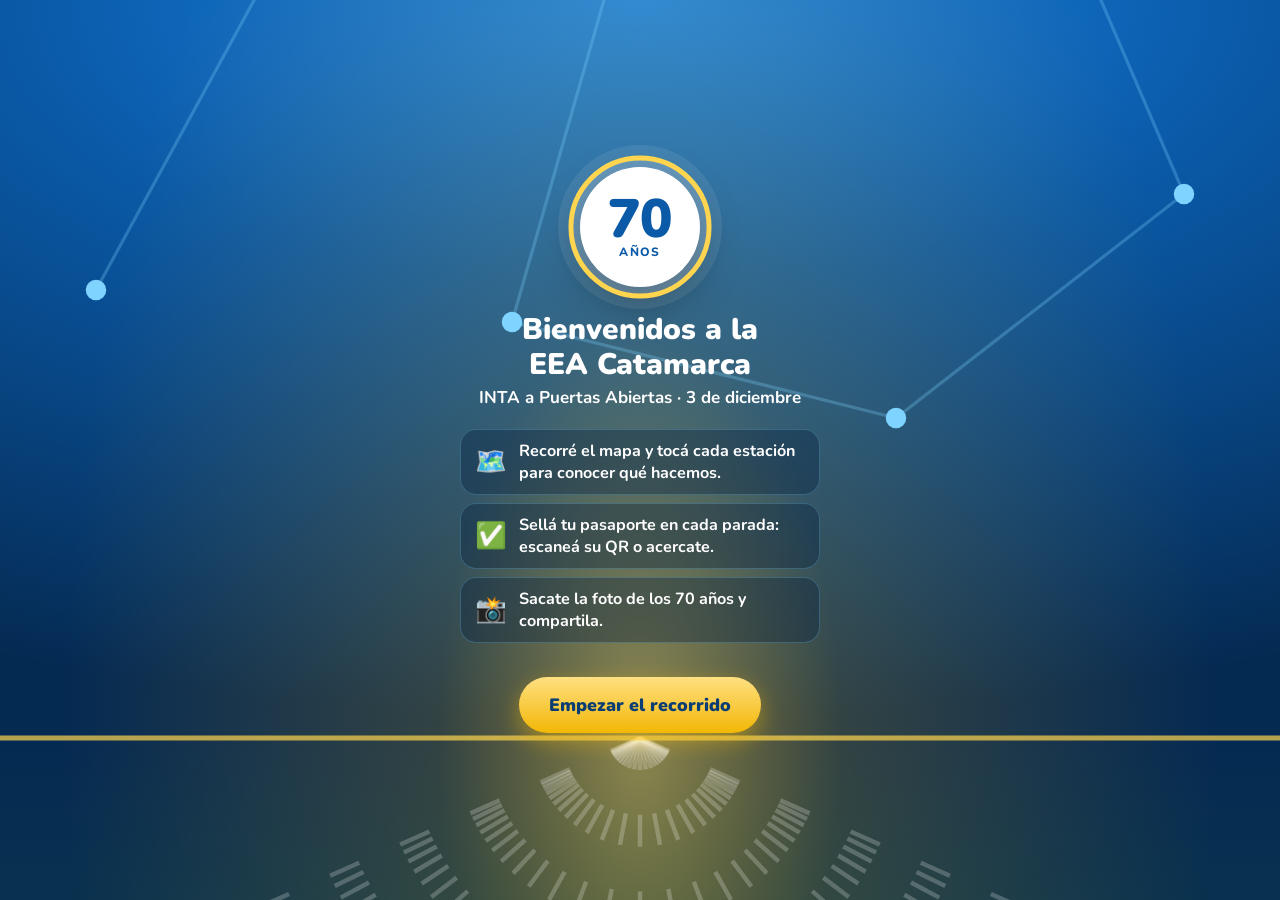
==== commit 49921213: "feat(mapa): capas, banderines sin superposición y bienvenida animada Panel de capas (vista y qué se " ====
--- a/index.html
+++ b/index.html
@@ -48,7 +48,22 @@
 
 <!-- Bienvenida (primera visita) -->
 <section id="bienvenida" class="bienvenida" hidden>
-  <div class="bv-sello"><span>70</span><small>años</small></div>
+  <svg class="bv-fondo" viewBox="0 0 400 820" preserveAspectRatio="xMidYMid slice" aria-hidden="true">
+    <defs><radialGradient id="bv-sol" cx="50%" cy="61%" r="45%"><stop offset="0" stop-color="#ffd54f" stop-opacity=".55"/><stop offset=".35" stop-color="#ffb300" stop-opacity=".18"/><stop offset="1" stop-color="#ffb300" stop-opacity="0"/></radialGradient>
+      <linearGradient id="bv-campo" x1="0" y1="0" x2="0" y2="1"><stop offset="0" stop-color="#2e7d32" stop-opacity="0"/><stop offset="1" stop-color="#1b5e20" stop-opacity=".55"/></linearGradient>
+      <linearGradient id="bv-barrido" x1="0" y1="0" x2="0" y2="1"><stop offset="0" stop-color="#7fd3ff" stop-opacity="0"/><stop offset=".5" stop-color="#7fd3ff" stop-opacity=".35"/><stop offset="1" stop-color="#7fd3ff" stop-opacity="0"/></linearGradient></defs>
+    <rect width="400" height="820" fill="url(#bv-sol)"/>
+    <path d="M0 500 H400 V820 H0Z" fill="url(#bv-campo)"/>
+    <g class="bv-surcos"><line x1="200" y1="500" x2="-520" y2="820" /><line x1="200" y1="500" x2="-460" y2="820" /><line x1="200" y1="500" x2="-400" y2="820" /><line x1="200" y1="500" x2="-340" y2="820" /><line x1="200" y1="500" x2="-280" y2="820" /><line x1="200" y1="500" x2="-220" y2="820" /><line x1="200" y1="500" x2="-160" y2="820" /><line x1="200" y1="500" x2="-100" y2="820" /><line x1="200" y1="500" x2="-40" y2="820" /><line x1="200" y1="500" x2="20" y2="820" /><line x1="200" y1="500" x2="80" y2="820" /><line x1="200" y1="500" x2="140" y2="820" /><line x1="200" y1="500" x2="200" y2="820" /><line x1="200" y1="500" x2="260" y2="820" /><line x1="200" y1="500" x2="320" y2="820" /><line x1="200" y1="500" x2="380" y2="820" /><line x1="200" y1="500" x2="440" y2="820" /><line x1="200" y1="500" x2="500" y2="820" /><line x1="200" y1="500" x2="560" y2="820" /><line x1="200" y1="500" x2="620" y2="820" /><line x1="200" y1="500" x2="680" y2="820" /><line x1="200" y1="500" x2="740" y2="820" /><line x1="200" y1="500" x2="800" y2="820" /><line x1="200" y1="500" x2="860" y2="820" /><line x1="200" y1="500" x2="920" y2="820" /></g>
+    <line class="bv-horizonte" x1="0" y1="500" x2="400" y2="500"/>
+    <g class="bv-red"><line x1="60" y1="120" x2="140" y2="70"/><line x1="140" y1="70" x2="250" y2="110"/><line x1="250" y1="110" x2="340" y2="60"/><line x1="250" y1="110" x2="310" y2="190"/><line x1="310" y1="190" x2="200" y2="230"/><line x1="200" y1="230" x2="90" y2="250"/><line x1="90" y1="250" x2="60" y2="120"/><line x1="90" y1="250" x2="30" y2="360"/><line x1="200" y1="230" x2="160" y2="370"/><line x1="310" y1="190" x2="370" y2="330"/><line x1="160" y1="370" x2="280" y2="400"/><line x1="370" y1="330" x2="280" y2="400"/><line x1="140" y1="70" x2="200" y2="230"/></g><g class="bv-nodos"><circle cx="60" cy="120" r="3.2" style="animation-delay:0.00s"/><circle cx="140" cy="70" r="3.2" style="animation-delay:0.37s"/><circle cx="250" cy="110" r="3.2" style="animation-delay:0.74s"/><circle cx="340" cy="60" r="3.2" style="animation-delay:1.11s"/><circle cx="310" cy="190" r="3.2" style="animation-delay:1.48s"/><circle cx="200" cy="230" r="3.2" style="animation-delay:1.85s"/><circle cx="90" cy="250" r="3.2" style="animation-delay:0.02s"/><circle cx="30" cy="360" r="3.2" style="animation-delay:0.39s"/><circle cx="370" cy="330" r="3.2" style="animation-delay:0.76s"/><circle cx="160" cy="370" r="3.2" style="animation-delay:1.13s"/><circle cx="280" cy="400" r="3.2" style="animation-delay:1.50s"/></g>
+    <rect class="bv-barrido" x="0" y="-80" width="400" height="80" fill="url(#bv-barrido)"/>
+  </svg>
+  <img id="bv-logo" class="bv-logo" alt="INTA" hidden>
+  <div class="bv-sello">
+    <svg class="bv-aro" viewBox="0 0 120 120" aria-hidden="true"><circle cx="60" cy="60" r="56"/></svg>
+    <span id="bv-numero">70</span><small>años</small>
+  </div>
   <h2>Bienvenidos a la<br>EEA Catamarca</h2>
   <p class="bv-sub">INTA a Puertas Abiertas · 3 de diciembre</p>
   <ul class="bv-pasos">
--- a/estilos.css
+++ b/estilos.css
@@ -376,3 +376,56 @@
 /* satelital: nombres de lote legibles sobre la foto */
 #mapa:not(.ilustrado) .leaflet-tooltip.ctx-nombre { background: rgba(0,0,0,.55); color: #fff; text-shadow: none; }
 #mapa:not(.ilustrado) .lote-est { filter: drop-shadow(0 0 4px rgba(0,0,0,.6)); }
+
+/* ===== v7: banderines con línea guía, panel de capas, servicios centrados ===== */
+.ancla { overflow: visible; }
+.ancla .guia { position: absolute; left: 0; top: 0; overflow: visible; pointer-events: none; }
+.ancla .bandera { position: absolute; display: block; }
+.ancla .bandera .tela { width: 100%; max-width: none; height: 40px; }
+.ancla .en-vivo-txt { position: absolute; top: -16px; left: 8px; }
+#mapa:not(.nivel-cerca) .ancla .b-nombre { display: none; }
+
+.servicio-caja { width: 150px; height: 30px; display: flex; align-items: center; justify-content: center; }
+
+.capas { display: flex; flex-direction: column; align-items: flex-end; gap: 6px; }
+.capas .boton-modo { display: flex; align-items: center; gap: 6px; }
+.capas .boton-modo svg { width: 18px; height: 18px; }
+.capas-panel { background: var(--vidrio); backdrop-filter: blur(14px); -webkit-backdrop-filter: blur(14px); border-radius: 16px;
+  box-shadow: var(--sombra); padding: 10px; min-width: 210px; font-weight: 700; font-size: .92rem; }
+.capas-panel[hidden] { display: none; }
+.capas-panel label { display: flex; align-items: center; gap: 10px; padding: 9px 4px; cursor: pointer; }
+.capas-panel input { width: 20px; height: 20px; accent-color: var(--marca); }
+.capas-vista { display: grid; grid-template-columns: 1fr 1fr; background: rgba(0,0,0,.06); border-radius: 12px; padding: 3px; margin-bottom: 4px; }
+.capas-vista button { border: 0; background: none; border-radius: 10px; padding: 8px 6px; font-weight: 800; color: var(--texto-2); }
+.capas-vista button.activo { background: #fff; color: var(--marca); box-shadow: 0 1px 4px rgba(0,0,0,.15); }
+.ancla .bandera.mini .tela { height: 32px; padding: 0; border-width: 2px; justify-content: center; border-radius: 50%; }
+.b-mini { color: #fff; font-weight: 900; font-size: 14px; display: grid; place-items: center; width: 100%; height: 100%; }
+.b-mini svg { width: 20px; height: 20px; background: #fff; border-radius: 50%; padding: 1px; }
+.ancla .bandera.mini .b-tilde { position: absolute; right: -6px; top: -6px; width: 16px; height: 16px; font-size: 10px; margin: 0; }
+
+/* ===== v7: bienvenida con fondo tecnológico-agrícola ===== */
+.bienvenida { overflow: hidden; background: radial-gradient(120% 80% at 50% 0%, #1b86e8, #0a5aa8 40%, #052a52 100%); }
+.bienvenida > *:not(.bv-fondo) { position: relative; z-index: 1; }
+.bv-fondo { position: absolute; inset: 0; width: 100%; height: 100%; z-index: 0; }
+.bv-surcos line { stroke: rgba(255,255,255,.22); stroke-width: 1.4; stroke-dasharray: 10 14; animation: surcos 2.4s linear infinite; }
+@keyframes surcos { to { stroke-dashoffset: -48; } }
+.bv-horizonte { stroke: rgba(255,214,79,.7); stroke-width: 1.5; }
+.bv-red line { stroke: rgba(127,211,255,.28); stroke-width: 1; }
+.bv-nodos circle { fill: #7fd3ff; animation: nodo 2.2s ease-in-out infinite; transform-box: fill-box; transform-origin: center; }
+@keyframes nodo { 0%, 100% { opacity: .35; transform: scale(1); } 50% { opacity: 1; transform: scale(1.8); } }
+.bv-barrido { animation: barrido 4.5s ease-in-out infinite; }
+@keyframes barrido { 0% { transform: translateY(0); } 100% { transform: translateY(900px); } }
+.bv-logo { max-width: 180px; max-height: 70px; margin-bottom: 18px; filter: drop-shadow(0 4px 10px rgba(0,0,0,.3)); }
+.bv-sello { position: relative; }
+.bv-aro { position: absolute; inset: -14px; width: calc(100% + 28px); height: calc(100% + 28px); transform: rotate(-90deg); }
+.bv-aro circle { fill: none; stroke: #ffd54f; stroke-width: 4; stroke-linecap: round; stroke-dasharray: 352; stroke-dashoffset: 352;
+  animation: aro 1.4s cubic-bezier(.3,.7,.3,1) .1s forwards; }
+@keyframes aro { to { stroke-dashoffset: 0; } }
+.bienvenida h2, .bv-sub, .bv-pasos li, #bienvenida-empezar { animation: entrar .6s cubic-bezier(.2,.8,.2,1) both; }
+.bienvenida h2 { animation-delay: .35s; } .bv-sub { animation-delay: .5s; }
+.bv-pasos li:nth-child(1) { animation-delay: .7s; } .bv-pasos li:nth-child(2) { animation-delay: .85s; } .bv-pasos li:nth-child(3) { animation-delay: 1s; }
+#bienvenida-empezar { animation-delay: 1.2s; }
+@keyframes entrar { from { opacity: 0; transform: translateY(14px); } to { opacity: 1; transform: none; } }
+.bv-pasos li { background: rgba(5,30,60,.35); border-color: rgba(127,211,255,.25); }
+@media (prefers-reduced-motion: reduce) { .bv-surcos line, .bv-nodos circle, .bv-barrido, .bv-aro circle { animation: none !important; }
+  .bv-aro circle { stroke-dashoffset: 0; } }
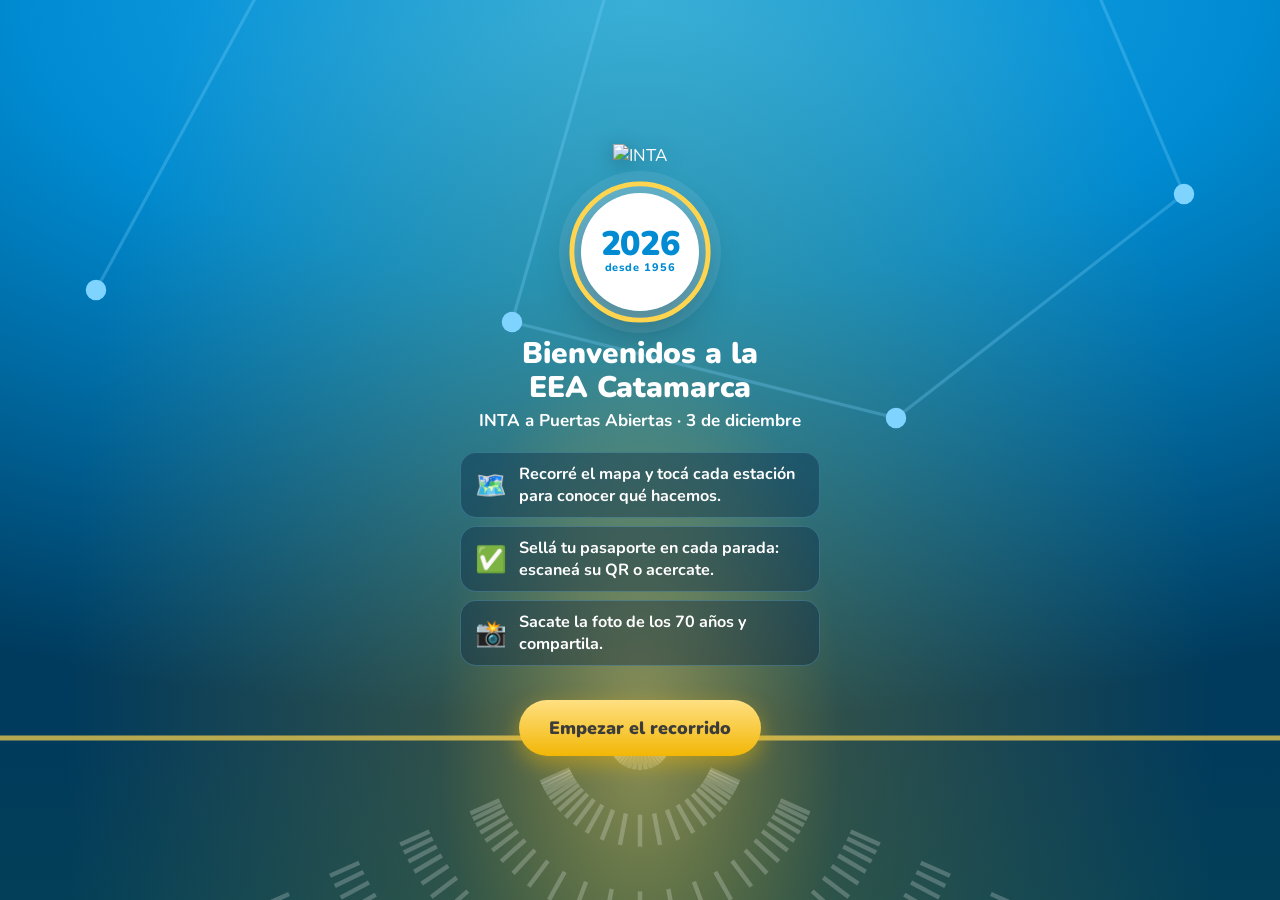
==== commit 49f6743f: "estilo(mapa): colores y logo oficial en encabezado, bienvenida, pin y foto Azul, rojo y gris tomados" ====
--- a/index.html
+++ b/index.html
@@ -3,7 +3,7 @@
 <head>
 <meta charset="utf-8">
 <meta name="viewport" content="width=device-width, initial-scale=1, viewport-fit=cover">
-<meta name="theme-color" content="#0a5aa8">
+<meta name="theme-color" content="#008bd2">
 <meta name="robots" content="noindex, nofollow"><!-- prototipo: quitar cuando se apruebe -->
 <title>INTA a Puertas Abiertas · 70 años · EEA Catamarca</title>
 <link rel="manifest" href="manifest.webmanifest">
@@ -13,6 +13,7 @@
 </head>
 <body>
 <header class="barra">
+  <img id="barra-logo" class="barra-logo" src="img/logo-inta70-blanco-izquierda.png" alt="INTA 70 años">
   <div class="barra-texto">
     <h1 id="titulo">INTA a Puertas Abiertas</h1>
     <p id="subtitulo">70 años · EEA Catamarca</p>
@@ -62,7 +63,7 @@
   <img id="bv-logo" class="bv-logo" alt="INTA" hidden>
   <div class="bv-sello">
     <svg class="bv-aro" viewBox="0 0 120 120" aria-hidden="true"><circle cx="60" cy="60" r="56"/></svg>
-    <span id="bv-numero">70</span><small>años</small>
+    <span id="bv-numero">70</span><small id="bv-etiqueta">años</small>
   </div>
   <h2>Bienvenidos a la<br>EEA Catamarca</h2>
   <p class="bv-sub">INTA a Puertas Abiertas · 3 de diciembre</p>
--- a/estilos.css
+++ b/estilos.css
@@ -429,3 +429,38 @@
 .bv-pasos li { background: rgba(5,30,60,.35); border-color: rgba(127,211,255,.25); }
 @media (prefers-reduced-motion: reduce) { .bv-surcos line, .bv-nodos circle, .bv-barrido, .bv-aro circle { animation: none !important; }
   .bv-aro circle { stroke-dashoffset: 0; } }
+
+/* ===== v8: colores y logos oficiales del aniversario 70 (azul #008bd2, rojo #e30613, gris #3c3c3b) ===== */
+:root { --marca: #008bd2; --marca-oscuro: #005d8f; --marca-claro: #e5f3fb; --rojo-inta: #e30613; --gris-inta: #3c3c3b; }
+.barra { background:
+    url("data:image/svg+xml,%3Csvg xmlns='http://www.w3.org/2000/svg' width='240' height='80'%3E%3Cg fill='none' stroke='%23ffffff' stroke-opacity='.10' stroke-width='1.2'%3E%3Cpath d='M-10 60q60-40 120-10t140-20'/%3E%3Cpath d='M-10 45q60-40 120-10t140-20'/%3E%3Cpath d='M-10 30q60-40 120-10t140-20'/%3E%3Cpath d='M-10 75q60-40 120-10t140-20'/%3E%3C/g%3E%3C/svg%3E"),
+    linear-gradient(120deg, #19a3e6 0%, var(--marca) 45%, var(--marca-oscuro) 100%); }
+.barra::after { display: none; } /* el 70 ya está en el logo */
+.barra-logo { flex: none; height: 38px; width: auto; }
+.barra-texto { border-left: 1px solid rgba(255,255,255,.35); padding-left: 10px; }
+.barra h1 { font-size: 1rem; line-height: 1.1; }
+.barra p { font-size: .78rem; }
+@media (max-width: 360px) { .barra-logo { height: 32px; } .barra p { display: none; } }
+.cuenta { background: var(--rojo-inta); border-color: var(--marca); }
+.en-vivo-txt { background: var(--rojo-inta); }
+@keyframes latir-banda { 0%, 100% { box-shadow: 0 0 0 0 rgba(227,6,19,.6), 0 5px 12px rgba(0,0,0,.3); }
+  50% { box-shadow: 0 0 0 8px rgba(227,6,19,0), 0 5px 12px rgba(0,0,0,.3); } }
+.aviso-item.nuevo { box-shadow: inset 4px 0 0 var(--rojo-inta); }
+.pin-logo { flex-direction: column; gap: 2px; background: #fff; color: var(--gris-inta); padding: 8px 12px 6px; border: 0;
+  box-shadow: 0 8px 24px rgba(0,40,70,.4); font-weight: 800; font-size: 12px; }
+.pin-logo img { height: 34px; width: auto; display: block; }
+.pin-logo + .pin-punta { border-top-color: #fff; }
+/* bienvenida: con el logo oficial arriba, el sello queda como contador */
+.bienvenida { background: radial-gradient(120% 80% at 50% 0%, #22aef0, var(--marca) 40%, #003a5c 100%); }
+.bienvenida.con-logo .bv-logo { max-width: 260px; max-height: 64px; margin-bottom: 26px; animation: entrar .7s cubic-bezier(.2,.8,.2,1) both; }
+.bienvenida.con-logo .bv-sello { width: 104px; height: 104px; }
+.bienvenida.con-logo .bv-sello span { font-size: 46px; }
+#bienvenida-empezar { color: var(--gris-inta); }
+.barra h1, .barra p { white-space: nowrap; overflow: hidden; text-overflow: ellipsis; }
+.barra-logo { height: 32px; }
+.bienvenida.con-logo .bv-sello { width: 118px; height: 118px; }
+.bienvenida.con-logo .bv-sello span { font-size: 34px; letter-spacing: -.01em; }
+.bienvenida.con-logo .bv-sello small { font-size: 11px; letter-spacing: .08em; text-transform: none; }
+.barra-logo { height: 28px; }
+.barra h1 { font-size: .95rem; }
+.barra { gap: 9px; padding-left: 12px; }
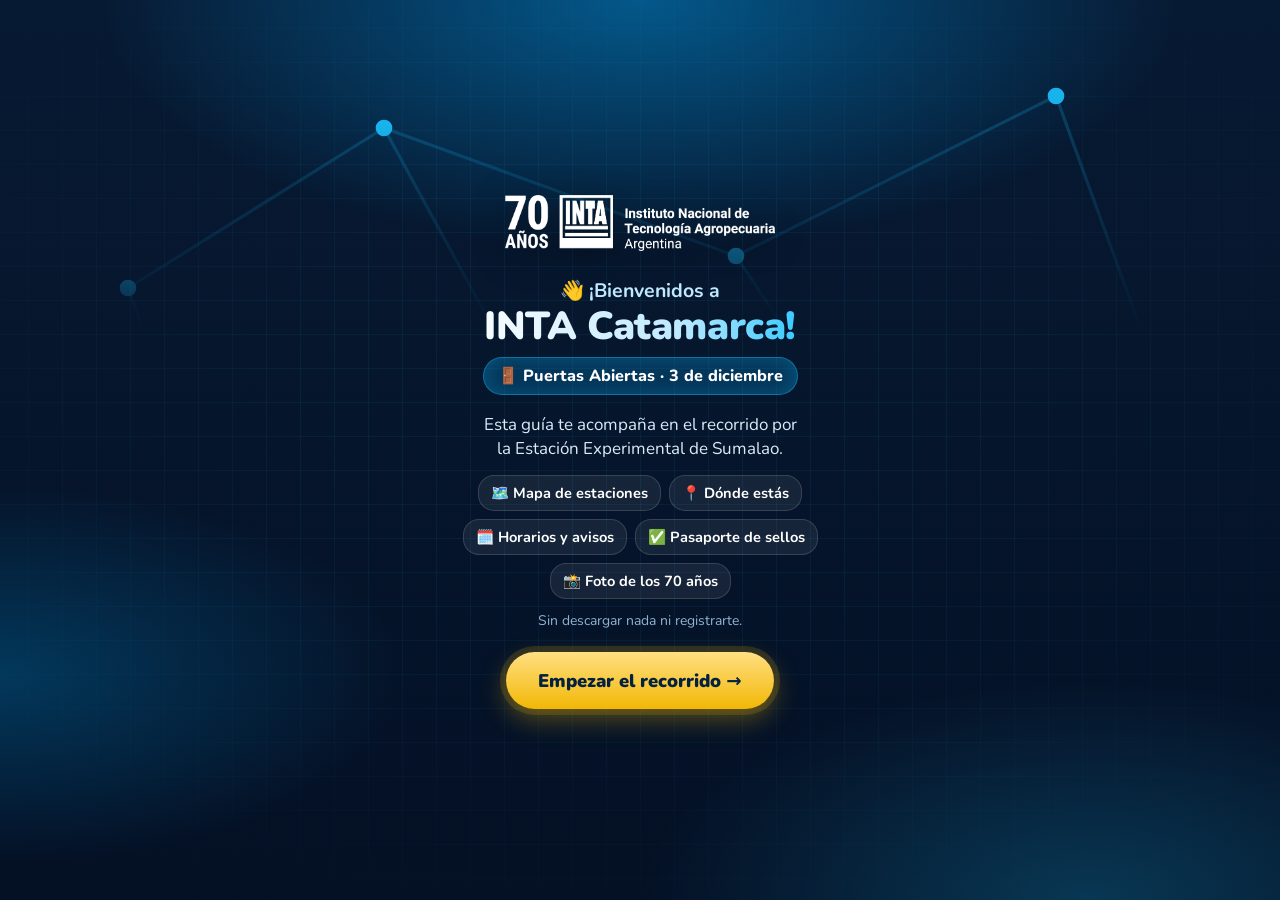
==== commit 4614ed62: "estilo(mapa): portada en azul oscuro con logo, saludo y aclaración Co-Authored-By: Claude Opus 5.5 <" ====
--- a/index.html
+++ b/index.html
@@ -47,32 +47,25 @@
 
 <div class="aviso" id="aviso" hidden></div>
 
-<!-- Bienvenida (primera visita) -->
-<section id="bienvenida" class="bienvenida" hidden>
-  <svg class="bv-fondo" viewBox="0 0 400 820" preserveAspectRatio="xMidYMid slice" aria-hidden="true">
-    <defs><radialGradient id="bv-sol" cx="50%" cy="61%" r="45%"><stop offset="0" stop-color="#ffd54f" stop-opacity=".55"/><stop offset=".35" stop-color="#ffb300" stop-opacity=".18"/><stop offset="1" stop-color="#ffb300" stop-opacity="0"/></radialGradient>
-      <linearGradient id="bv-campo" x1="0" y1="0" x2="0" y2="1"><stop offset="0" stop-color="#2e7d32" stop-opacity="0"/><stop offset="1" stop-color="#1b5e20" stop-opacity=".55"/></linearGradient>
-      <linearGradient id="bv-barrido" x1="0" y1="0" x2="0" y2="1"><stop offset="0" stop-color="#7fd3ff" stop-opacity="0"/><stop offset=".5" stop-color="#7fd3ff" stop-opacity=".35"/><stop offset="1" stop-color="#7fd3ff" stop-opacity="0"/></linearGradient></defs>
-    <rect width="400" height="820" fill="url(#bv-sol)"/>
-    <path d="M0 500 H400 V820 H0Z" fill="url(#bv-campo)"/>
-    <g class="bv-surcos"><line x1="200" y1="500" x2="-520" y2="820" /><line x1="200" y1="500" x2="-460" y2="820" /><line x1="200" y1="500" x2="-400" y2="820" /><line x1="200" y1="500" x2="-340" y2="820" /><line x1="200" y1="500" x2="-280" y2="820" /><line x1="200" y1="500" x2="-220" y2="820" /><line x1="200" y1="500" x2="-160" y2="820" /><line x1="200" y1="500" x2="-100" y2="820" /><line x1="200" y1="500" x2="-40" y2="820" /><line x1="200" y1="500" x2="20" y2="820" /><line x1="200" y1="500" x2="80" y2="820" /><line x1="200" y1="500" x2="140" y2="820" /><line x1="200" y1="500" x2="200" y2="820" /><line x1="200" y1="500" x2="260" y2="820" /><line x1="200" y1="500" x2="320" y2="820" /><line x1="200" y1="500" x2="380" y2="820" /><line x1="200" y1="500" x2="440" y2="820" /><line x1="200" y1="500" x2="500" y2="820" /><line x1="200" y1="500" x2="560" y2="820" /><line x1="200" y1="500" x2="620" y2="820" /><line x1="200" y1="500" x2="680" y2="820" /><line x1="200" y1="500" x2="740" y2="820" /><line x1="200" y1="500" x2="800" y2="820" /><line x1="200" y1="500" x2="860" y2="820" /><line x1="200" y1="500" x2="920" y2="820" /></g>
-    <line class="bv-horizonte" x1="0" y1="500" x2="400" y2="500"/>
-    <g class="bv-red"><line x1="60" y1="120" x2="140" y2="70"/><line x1="140" y1="70" x2="250" y2="110"/><line x1="250" y1="110" x2="340" y2="60"/><line x1="250" y1="110" x2="310" y2="190"/><line x1="310" y1="190" x2="200" y2="230"/><line x1="200" y1="230" x2="90" y2="250"/><line x1="90" y1="250" x2="60" y2="120"/><line x1="90" y1="250" x2="30" y2="360"/><line x1="200" y1="230" x2="160" y2="370"/><line x1="310" y1="190" x2="370" y2="330"/><line x1="160" y1="370" x2="280" y2="400"/><line x1="370" y1="330" x2="280" y2="400"/><line x1="140" y1="70" x2="200" y2="230"/></g><g class="bv-nodos"><circle cx="60" cy="120" r="3.2" style="animation-delay:0.00s"/><circle cx="140" cy="70" r="3.2" style="animation-delay:0.37s"/><circle cx="250" cy="110" r="3.2" style="animation-delay:0.74s"/><circle cx="340" cy="60" r="3.2" style="animation-delay:1.11s"/><circle cx="310" cy="190" r="3.2" style="animation-delay:1.48s"/><circle cx="200" cy="230" r="3.2" style="animation-delay:1.85s"/><circle cx="90" cy="250" r="3.2" style="animation-delay:0.02s"/><circle cx="30" cy="360" r="3.2" style="animation-delay:0.39s"/><circle cx="370" cy="330" r="3.2" style="animation-delay:0.76s"/><circle cx="160" cy="370" r="3.2" style="animation-delay:1.13s"/><circle cx="280" cy="400" r="3.2" style="animation-delay:1.50s"/></g>
-    <rect class="bv-barrido" x="0" y="-80" width="400" height="80" fill="url(#bv-barrido)"/>
+<!-- Portada (primera visita) -->
+<section id="bienvenida" class="portada" hidden>
+  <div class="pt-grilla" aria-hidden="true"></div>
+  <svg class="pt-red" viewBox="0 0 400 340" preserveAspectRatio="xMidYMin slice" aria-hidden="true">
+    <g class="pt-lineas"><line x1="40" y1="90" x2="120" y2="40"/><line x1="120" y1="40" x2="230" y2="80"/><line x1="230" y1="80" x2="330" y2="30"/><line x1="330" y1="30" x2="370" y2="140"/><line x1="370" y1="140" x2="290" y2="170"/><line x1="290" y1="170" x2="230" y2="80"/><line x1="290" y1="170" x2="180" y2="150"/><line x1="180" y1="150" x2="120" y2="40"/><line x1="180" y1="150" x2="80" y2="200"/><line x1="80" y1="200" x2="40" y2="90"/><line x1="80" y1="200" x2="20" y2="300"/><line x1="180" y1="150" x2="150" y2="260"/><line x1="150" y1="260" x2="260" y2="300"/><line x1="260" y1="300" x2="360" y2="280"/><line x1="360" y1="280" x2="370" y2="140"/><line x1="150" y1="260" x2="20" y2="300"/><line x1="260" y1="300" x2="290" y2="170"/></g><g class="pt-nodos"><circle cx="40" cy="90" r="2.6" style="animation-delay:0.00s"/><circle cx="120" cy="40" r="2.6" style="animation-delay:0.41s"/><circle cx="230" cy="80" r="2.6" style="animation-delay:0.82s"/><circle cx="330" cy="30" r="2.6" style="animation-delay:1.23s"/><circle cx="370" cy="140" r="2.6" style="animation-delay:1.64s"/><circle cx="290" cy="170" r="2.6" style="animation-delay:2.05s"/><circle cx="180" cy="150" r="2.6" style="animation-delay:0.06s"/><circle cx="80" cy="200" r="2.6" style="animation-delay:0.47s"/><circle cx="20" cy="300" r="2.6" style="animation-delay:0.88s"/><circle cx="360" cy="280" r="2.6" style="animation-delay:1.29s"/><circle cx="150" cy="260" r="2.6" style="animation-delay:1.70s"/><circle cx="260" cy="300" r="2.6" style="animation-delay:2.11s"/></g>
   </svg>
-  <img id="bv-logo" class="bv-logo" alt="INTA" hidden>
-  <div class="bv-sello">
-    <svg class="bv-aro" viewBox="0 0 120 120" aria-hidden="true"><circle cx="60" cy="60" r="56"/></svg>
-    <span id="bv-numero">70</span><small id="bv-etiqueta">años</small>
+  <div class="pt-contenido">
+    <img id="bv-logo" class="pt-logo" src="img/logo-inta70-blanco-izquierda.png" alt="INTA 70 años">
+    <p class="pt-saludo">👋 ¡Bienvenidos a</p>
+    <h2 class="pt-titulo">INTA Catamarca!</h2>
+    <p class="pt-evento">🚪 Puertas Abiertas · 3 de diciembre</p>
+    <p class="pt-texto">Esta guía te acompaña en el recorrido por la Estación Experimental de Sumalao.</p>
+    <ul class="pt-chips">
+      <li>🗺️ Mapa de estaciones</li><li>📍 Dónde estás</li><li>🗓️ Horarios y avisos</li>
+      <li>✅ Pasaporte de sellos</li><li>📸 Foto de los 70 años</li>
+    </ul>
+    <p class="pt-nota">Sin descargar nada ni registrarte.</p>
+    <button id="bienvenida-empezar" type="button">Empezar el recorrido <span aria-hidden="true">→</span></button>
   </div>
-  <h2>Bienvenidos a la<br>EEA Catamarca</h2>
-  <p class="bv-sub">INTA a Puertas Abiertas · 3 de diciembre</p>
-  <ul class="bv-pasos">
-    <li><span>🗺️</span>Recorré el mapa y tocá cada estación para conocer qué hacemos.</li>
-    <li><span>✅</span>Sellá tu pasaporte en cada parada: escaneá su QR o acercate.</li>
-    <li><span>📸</span>Sacate la foto de los 70 años y compartila.</li>
-  </ul>
-  <button id="bienvenida-empezar" type="button">Empezar el recorrido</button>
 </section>
 
 <!-- Barra de pestañas -->
--- a/estilos.css
+++ b/estilos.css
@@ -231,7 +231,7 @@
 .ed-botones button { padding: 8px 4px; border: 1px solid var(--borde); border-radius: 6px; background: #f9fafb; }
 .ed-botones button.activo { background: #d97706; color: #fff; }
 
-@media (prefers-reduced-motion: reduce) { * { transition: none !important; animation: none !important; } }
+@media (prefers-reduced-motion: reduce) { * { transition: none !important; animation: none !important; }}
 .cuenta[hidden] { display: none; }
 
 /* ======================================================================
@@ -334,29 +334,9 @@
 @keyframes volar { to { transform: translate(var(--dx), var(--dy)) rotate(var(--r)); opacity: 0; } }
 
 /* Bienvenida */
-.bienvenida { position: fixed; inset: 0; z-index: 3000; display: flex; flex-direction: column; align-items: center; justify-content: center;
-  padding: 28px; text-align: center; color: #fff;
-  background:
-    url("data:image/svg+xml,%3Csvg xmlns='http://www.w3.org/2000/svg' width='300' height='300'%3E%3Cg fill='none' stroke='%23ffffff' stroke-opacity='.08' stroke-width='1.4'%3E%3Ccircle cx='150' cy='150' r='40'/%3E%3Ccircle cx='150' cy='150' r='80'/%3E%3Ccircle cx='150' cy='150' r='120'/%3E%3C/g%3E%3C/svg%3E") center/600px,
-    radial-gradient(120% 90% at 50% 0%, #1477d6, var(--marca) 45%, var(--marca-oscuro)); }
-.bienvenida[hidden] { display: none; }
-.bienvenida.saliendo { animation: desvanecer .35s ease-in forwards; }
 @keyframes desvanecer { to { opacity: 0; transform: scale(1.04); } }
-.bv-sello { width: 120px; height: 120px; border-radius: 50%; background: #fff; color: var(--marca); display: flex; flex-direction: column;
-  align-items: center; justify-content: center; box-shadow: 0 0 0 10px rgba(255,255,255,.18), 0 0 0 22px rgba(255,255,255,.08), 0 16px 40px rgba(0,0,0,.35);
-  animation: aparecer .6s cubic-bezier(.2,1.4,.4,1) both; }
-.bv-sello span { font-size: 54px; font-weight: 900; line-height: .9; }
-.bv-sello small { font-weight: 800; text-transform: uppercase; letter-spacing: .12em; font-size: 12px; }
-.bienvenida h2 { font-size: 1.75rem; font-weight: 900; margin: 26px 0 4px; line-height: 1.15; }
-.bv-sub { opacity: .9; margin: 0 0 20px; font-weight: 700; }
-.bv-pasos { list-style: none; padding: 0; margin: 0 0 26px; max-width: 360px; text-align: left; }
-.bv-pasos li { display: flex; gap: 12px; align-items: center; background: rgba(255,255,255,.12); border: 1px solid rgba(255,255,255,.2);
-  border-radius: 16px; padding: 10px 14px; margin-bottom: 8px; backdrop-filter: blur(6px); font-weight: 700; font-size: .95rem; }
-.bv-pasos span { font-size: 1.5rem; }
-#bienvenida-empezar { border: 0; border-radius: 28px; padding: 16px 30px; font-weight: 900; font-size: 1.05rem; color: var(--marca-oscuro);
-  background: linear-gradient(180deg, #ffe082, #f2b705); box-shadow: 0 8px 22px rgba(242,183,5,.45); }
-
-@media (prefers-reduced-motion: reduce) { .lote-prov, .ruta, #pasaporte-barra, .bandera.en-vivo .tela { animation: none !important; } }
+
+@media (prefers-reduced-motion: reduce) { .lote-prov, .ruta, #pasaporte-barra, .bandera.en-vivo .tela { animation: none !important; }}
 
 /* v6: sectores, servicios solo ícono, Instagram, pasaporte guardado */
 .leaflet-tooltip.sector-nombre { background: none; border: 0; box-shadow: none; color: rgba(90,70,30,.45); font-weight: 900;
@@ -404,31 +384,11 @@
 .ancla .bandera.mini .b-tilde { position: absolute; right: -6px; top: -6px; width: 16px; height: 16px; font-size: 10px; margin: 0; }
 
 /* ===== v7: bienvenida con fondo tecnológico-agrícola ===== */
-.bienvenida { overflow: hidden; background: radial-gradient(120% 80% at 50% 0%, #1b86e8, #0a5aa8 40%, #052a52 100%); }
-.bienvenida > *:not(.bv-fondo) { position: relative; z-index: 1; }
-.bv-fondo { position: absolute; inset: 0; width: 100%; height: 100%; z-index: 0; }
-.bv-surcos line { stroke: rgba(255,255,255,.22); stroke-width: 1.4; stroke-dasharray: 10 14; animation: surcos 2.4s linear infinite; }
 @keyframes surcos { to { stroke-dashoffset: -48; } }
-.bv-horizonte { stroke: rgba(255,214,79,.7); stroke-width: 1.5; }
-.bv-red line { stroke: rgba(127,211,255,.28); stroke-width: 1; }
-.bv-nodos circle { fill: #7fd3ff; animation: nodo 2.2s ease-in-out infinite; transform-box: fill-box; transform-origin: center; }
 @keyframes nodo { 0%, 100% { opacity: .35; transform: scale(1); } 50% { opacity: 1; transform: scale(1.8); } }
-.bv-barrido { animation: barrido 4.5s ease-in-out infinite; }
 @keyframes barrido { 0% { transform: translateY(0); } 100% { transform: translateY(900px); } }
-.bv-logo { max-width: 180px; max-height: 70px; margin-bottom: 18px; filter: drop-shadow(0 4px 10px rgba(0,0,0,.3)); }
-.bv-sello { position: relative; }
-.bv-aro { position: absolute; inset: -14px; width: calc(100% + 28px); height: calc(100% + 28px); transform: rotate(-90deg); }
-.bv-aro circle { fill: none; stroke: #ffd54f; stroke-width: 4; stroke-linecap: round; stroke-dasharray: 352; stroke-dashoffset: 352;
-  animation: aro 1.4s cubic-bezier(.3,.7,.3,1) .1s forwards; }
 @keyframes aro { to { stroke-dashoffset: 0; } }
-.bienvenida h2, .bv-sub, .bv-pasos li, #bienvenida-empezar { animation: entrar .6s cubic-bezier(.2,.8,.2,1) both; }
-.bienvenida h2 { animation-delay: .35s; } .bv-sub { animation-delay: .5s; }
-.bv-pasos li:nth-child(1) { animation-delay: .7s; } .bv-pasos li:nth-child(2) { animation-delay: .85s; } .bv-pasos li:nth-child(3) { animation-delay: 1s; }
-#bienvenida-empezar { animation-delay: 1.2s; }
 @keyframes entrar { from { opacity: 0; transform: translateY(14px); } to { opacity: 1; transform: none; } }
-.bv-pasos li { background: rgba(5,30,60,.35); border-color: rgba(127,211,255,.25); }
-@media (prefers-reduced-motion: reduce) { .bv-surcos line, .bv-nodos circle, .bv-barrido, .bv-aro circle { animation: none !important; }
-  .bv-aro circle { stroke-dashoffset: 0; } }
 
 /* ===== v8: colores y logos oficiales del aniversario 70 (azul #008bd2, rojo #e30613, gris #3c3c3b) ===== */
 :root { --marca: #008bd2; --marca-oscuro: #005d8f; --marca-claro: #e5f3fb; --rojo-inta: #e30613; --gris-inta: #3c3c3b; }
@@ -440,7 +400,7 @@
 .barra-texto { border-left: 1px solid rgba(255,255,255,.35); padding-left: 10px; }
 .barra h1 { font-size: 1rem; line-height: 1.1; }
 .barra p { font-size: .78rem; }
-@media (max-width: 360px) { .barra-logo { height: 32px; } .barra p { display: none; } }
+@media (max-width: 360px) { .barra-logo { height: 32px; } .barra p { display: none; }}
 .cuenta { background: var(--rojo-inta); border-color: var(--marca); }
 .en-vivo-txt { background: var(--rojo-inta); }
 @keyframes latir-banda { 0%, 100% { box-shadow: 0 0 0 0 rgba(227,6,19,.6), 0 5px 12px rgba(0,0,0,.3); }
@@ -451,16 +411,138 @@
 .pin-logo img { height: 34px; width: auto; display: block; }
 .pin-logo + .pin-punta { border-top-color: #fff; }
 /* bienvenida: con el logo oficial arriba, el sello queda como contador */
-.bienvenida { background: radial-gradient(120% 80% at 50% 0%, #22aef0, var(--marca) 40%, #003a5c 100%); }
-.bienvenida.con-logo .bv-logo { max-width: 260px; max-height: 64px; margin-bottom: 26px; animation: entrar .7s cubic-bezier(.2,.8,.2,1) both; }
-.bienvenida.con-logo .bv-sello { width: 104px; height: 104px; }
-.bienvenida.con-logo .bv-sello span { font-size: 46px; }
-#bienvenida-empezar { color: var(--gris-inta); }
 .barra h1, .barra p { white-space: nowrap; overflow: hidden; text-overflow: ellipsis; }
 .barra-logo { height: 32px; }
-.bienvenida.con-logo .bv-sello { width: 118px; height: 118px; }
-.bienvenida.con-logo .bv-sello span { font-size: 34px; letter-spacing: -.01em; }
-.bienvenida.con-logo .bv-sello small { font-size: 11px; letter-spacing: .08em; text-transform: none; }
 .barra-logo { height: 28px; }
 .barra h1 { font-size: .95rem; }
 .barra { gap: 9px; padding-left: 12px; }
+
+/* =====================================================================
+   TEMA PIXEL (body.tema-pixel): tipografía pixelada, bordes duros, sombras en escalón,
+   sin desenfoques ni redondeos, texturas en cuadraditos. El logo oficial no se toca.
+   ===================================================================== */
+@font-face { font-family: "Pixelify Sans"; font-weight: 400; font-display: swap; src: url(lib/fuentes/pixelify-sans-latin-400-normal.woff2) format("woff2"); }
+@font-face { font-family: "Pixelify Sans"; font-weight: 700; font-display: swap; src: url(lib/fuentes/pixelify-sans-latin-700-normal.woff2) format("woff2"); }
+.tema-pixel { --px-tinta: #1b2838; --px-sombra: 4px 4px 0 rgba(27,40,56,.55); --vidrio: #fffdf5; }
+.tema-pixel, .tema-pixel button, .tema-pixel input, .tema-pixel select { font-family: "Pixelify Sans", "Nunito", monospace; }
+.tema-pixel *:not(.leaflet-tile):not(img[alt^="INTA"]) { border-radius: 0 !important; }
+.tema-pixel * { backdrop-filter: none !important; -webkit-backdrop-filter: none !important; }
+.tema-pixel img.pix { image-rendering: pixelated; image-rendering: crisp-edges; width: 80%; height: 80%; display: block; }
+.tema-pixel .b-ico img.pix, .tema-pixel .b-mini img.pix { width: 22px; height: 22px; }
+
+/* Encabezado: azul plano con tramado en la base */
+.tema-pixel .barra { background:
+  repeating-conic-gradient(#0079b8 0% 25%, transparent 0% 50%) 0 100% / 4px 4px repeat-x,
+  linear-gradient(#008bd2, #008bd2); border-bottom: 4px solid #005d8f; box-shadow: 0 4px 0 rgba(27,40,56,.35); }
+.tema-pixel .barra h1 { font-weight: 700; letter-spacing: .02em; }
+.tema-pixel .campana { background: #005d8f; box-shadow: inset -3px -3px 0 rgba(0,0,0,.25); }
+.tema-pixel .cuenta { border: 2px solid var(--px-tinta); }
+
+/* Mapa ilustrado: tierra en grilla de píxeles, bordes nítidos */
+.tema-pixel #mapa.ilustrado { background-color: #e9dcb4;
+  background-image: linear-gradient(90deg, rgba(0,0,0,.035) 50%, transparent 50%), linear-gradient(rgba(0,0,0,.035) 50%, transparent 50%);
+  background-size: 8px 8px; }
+.tema-pixel #mapa::after { box-shadow: none; }
+.tema-pixel .leaflet-overlay-pane path { shape-rendering: crispEdges; stroke-linejoin: miter; stroke-linecap: square; }
+.tema-pixel #mapa.ilustrado path.predio { filter: none; }
+.tema-pixel #mapa.ilustrado.nivel-cerca .lote-est { filter: drop-shadow(3px 3px 0 rgba(27,40,56,.35)); }
+
+/* Controles, paneles y pestañas: cajas con borde y sombra en escalón */
+.tema-pixel .leaflet-control-zoom, .tema-pixel .boton-modo, .tema-pixel .capas-panel, .tema-pixel .flotante,
+.tema-pixel .pestanas, .tema-pixel .hoja, .tema-pixel .quitar-ruta {
+  border: 3px solid var(--px-tinta) !important; box-shadow: var(--px-sombra) !important; background: var(--vidrio); }
+.tema-pixel .leaflet-control-zoom a { background: var(--vidrio) !important; border-bottom: 3px solid var(--px-tinta) !important; }
+.tema-pixel .hoja { animation: subir-px .25s steps(4) both; }
+@keyframes subir-px { from { transform: translateY(32px); opacity: 0; } to { transform: none; opacity: 1; } }
+.tema-pixel .hoja::before { height: 4px; background: var(--px-tinta); opacity: .3; }
+.tema-pixel .pestanas button.activa svg { background: var(--marca-claro); box-shadow: inset 0 0 0 2px var(--marca); }
+.tema-pixel .capas-vista { background: #ece6d4; border: 2px solid var(--px-tinta); }
+.tema-pixel .capas-vista button.activo { background: var(--marca); color: #fff; box-shadow: none; }
+.tema-pixel .capas-titulo { font-size: .72rem; text-transform: uppercase; letter-spacing: .08em; color: var(--texto-2); margin: 8px 2px 4px; }
+
+/* Botones: efecto de tecla al apretar */
+.tema-pixel button:active, .tema-pixel .boton-grande:active { transform: translate(2px, 2px); box-shadow: 1px 1px 0 var(--px-tinta) !important; }
+
+/* Banderines, frutitas y servicios */
+.tema-pixel .tela { border: 3px solid var(--px-tinta); box-shadow: 3px 3px 0 rgba(27,40,56,.55); background: var(--c); }
+.tema-pixel .b-num, .tema-pixel .b-ico { border: 2px solid var(--px-tinta); }
+.tema-pixel .ancla .bandera.mini .tela { border-width: 2px; }
+
+.tema-pixel .fruta { background: #fffdf5; border: 3px solid var(--px-tinta); box-shadow: 3px 3px 0 rgba(27,40,56,.45); }
+.tema-pixel .servicio { border: 2px solid var(--px-tinta); box-shadow: 2px 2px 0 rgba(27,40,56,.45); }
+.tema-pixel .bandera { animation: aparecer-px .3s steps(3) both; }
+@keyframes aparecer-px { from { transform: translateY(-8px); opacity: 0; } to { transform: none; opacity: 1; } }
+.tema-pixel .bandera.en-vivo .tela { animation: latir-px 1s steps(2) infinite; }
+@keyframes latir-px { 50% { box-shadow: 0 0 0 3px var(--rojo-inta), 3px 3px 0 rgba(27,40,56,.55); } }
+.tema-pixel .yo-punto { border: 3px solid #fff; outline: 2px solid var(--px-tinta); animation: none; }
+.tema-pixel .pin-inta { border: 3px solid var(--px-tinta); box-shadow: var(--px-sombra); }
+.tema-pixel .leaflet-tooltip.ctx-nombre { background: #fffdf5; border: 2px solid var(--px-tinta); padding: 0 4px; }
+.tema-pixel .leaflet-tooltip.sector-nombre { font-family: "Pixelify Sans", monospace; letter-spacing: .12em; }
+
+/* Fichas, listas, pasaporte, agenda */
+.tema-pixel .ficha-cabecera { background: var(--c); border-bottom: 4px solid var(--px-tinta); }
+.tema-pixel .ficha-disco, .tema-pixel .mini-disco { border: 3px solid var(--px-tinta); box-shadow: 2px 2px 0 rgba(27,40,56,.45); }
+.tema-pixel .ficha-agenda, .tema-pixel .pasaporte-guardado, .tema-pixel .ficha-sello, .tema-pixel .ficha-prov,
+.tema-pixel .aviso-item, .tema-pixel .texto-sugerido { border: 2px solid var(--px-tinta); }
+.tema-pixel .sello { border: 3px dashed #9aa3ad; }
+.tema-pixel .sello.ok { border: 3px solid var(--px-tinta); box-shadow: 3px 3px 0 var(--dorado); animation: sellar-px .3s steps(3) both; }
+@keyframes sellar-px { 0% { transform: scale(1.3); } 100% { transform: none; } }
+.tema-pixel .barra-progreso { height: 16px; border: 3px solid var(--px-tinta); background: #ece6d4; }
+.tema-pixel #pasaporte-barra { background: repeating-linear-gradient(90deg, var(--dorado) 0 10px, #d99a00 10px 12px); animation: none; }
+.tema-pixel .instagram { border: 3px solid var(--px-tinta); box-shadow: var(--px-sombra); }
+.tema-pixel .aviso { border: 3px solid #fff; box-shadow: var(--px-sombra); }
+.tema-pixel .papelitos i { width: 8px; height: 8px; animation-timing-function: steps(10); }
+
+/* Bienvenida: cielo en franjas, surcos y nodos cuadrados */
+
+/* ===== Portada: azul oscuro tecnológico, logo oficial, saludo y botón ===== */
+.portada { position: fixed; inset: 0; z-index: 3000; overflow: hidden; color: #fff; display: flex; align-items: center; justify-content: center;
+  background:
+    radial-gradient(60% 40% at 50% 0%, rgba(0,139,210,.55), transparent 70%),
+    radial-gradient(50% 35% at 85% 100%, rgba(25,195,255,.22), transparent 70%),
+    radial-gradient(45% 30% at 0% 75%, rgba(0,93,143,.5), transparent 70%),
+    linear-gradient(180deg, #071a33 0%, #041024 100%); }
+.portada[hidden] { display: none; }
+.pt-grilla { position: absolute; inset: -40px; pointer-events: none;
+  background-image: linear-gradient(rgba(25,195,255,.07) 1px, transparent 1px), linear-gradient(90deg, rgba(25,195,255,.07) 1px, transparent 1px);
+  background-size: 34px 34px; mask-image: radial-gradient(80% 70% at 50% 45%, #000 30%, transparent 85%);
+  -webkit-mask-image: radial-gradient(80% 70% at 50% 45%, #000 30%, transparent 85%); animation: deslizar 18s linear infinite; }
+@keyframes deslizar { to { transform: translate(34px, 34px); } }
+.pt-red { position: absolute; left: 0; top: 0; width: 100%; height: 48%; pointer-events: none; opacity: .9; }
+.pt-lineas line { stroke: rgba(25,195,255,.22); stroke-width: 1; }
+.pt-nodos circle { fill: #19c3ff; animation: nodo 2.4s ease-in-out infinite; transform-box: fill-box; transform-origin: center; }
+@keyframes nodo { 0%, 100% { opacity: .3; transform: scale(1); } 50% { opacity: 1; transform: scale(1.9); } }
+.pt-contenido { position: relative; width: min(420px, 100%); padding: 28px 24px max(24px, env(safe-area-inset-bottom)); text-align: center; }
+.pt-logo { width: min(270px, 74vw); height: auto; margin: 0 auto 26px; display: block; filter: drop-shadow(0 6px 18px rgba(0,0,0,.45));
+  animation: entrar .8s cubic-bezier(.2,.8,.2,1) both; }
+.pt-saludo { margin: 0; font-size: 1.15rem; font-weight: 700; color: #bfe9ff; animation: entrar .7s .2s cubic-bezier(.2,.8,.2,1) both; }
+.pt-titulo { margin: 2px 0 10px; font-size: 2.3rem; line-height: 1.05; font-weight: 900; letter-spacing: -.01em;
+  background: linear-gradient(90deg, #ffffff, #bfe9ff 60%, #19c3ff); -webkit-background-clip: text; background-clip: text; color: transparent;
+  animation: entrar .7s .3s cubic-bezier(.2,.8,.2,1) both; }
+.pt-evento { display: inline-block; margin: 0 0 18px; padding: 7px 14px; border-radius: 20px; font-weight: 800; font-size: .95rem;
+  background: rgba(0,139,210,.25); border: 1px solid rgba(25,195,255,.45); box-shadow: 0 0 22px rgba(25,195,255,.25) inset;
+  animation: entrar .7s .4s cubic-bezier(.2,.8,.2,1) both; }
+.pt-texto { margin: 0 auto 14px; max-width: 330px; font-size: 1rem; line-height: 1.4; color: #dbeaf7; animation: entrar .7s .5s cubic-bezier(.2,.8,.2,1) both; }
+.pt-chips { list-style: none; padding: 0; margin: 0 auto 12px; display: flex; flex-wrap: wrap; justify-content: center; gap: 8px; max-width: 360px; }
+.pt-chips li { padding: 7px 12px; border-radius: 16px; font-size: .86rem; font-weight: 700; background: rgba(255,255,255,.07);
+  border: 1px solid rgba(255,255,255,.14); animation: entrar .6s cubic-bezier(.2,.8,.2,1) both; }
+.pt-chips li:nth-child(1) { animation-delay: .6s; } .pt-chips li:nth-child(2) { animation-delay: .68s; } .pt-chips li:nth-child(3) { animation-delay: .76s; }
+.pt-chips li:nth-child(4) { animation-delay: .84s; } .pt-chips li:nth-child(5) { animation-delay: .92s; }
+.pt-nota { margin: 0 0 22px; font-size: .82rem; color: #8fb3d1; animation: entrar .6s 1s both; }
+.portada #bienvenida-empezar { border: 0; border-radius: 30px; padding: 16px 32px; font-weight: 900; font-size: 1.08rem; color: #04223f;
+  background: linear-gradient(180deg, #ffe082, #f2b705); box-shadow: 0 0 0 6px rgba(242,183,5,.15), 0 10px 26px rgba(242,183,5,.35);
+  animation: entrar .6s 1.1s cubic-bezier(.2,.8,.2,1) both, brillar 2.4s 1.8s ease-in-out infinite; }
+@keyframes brillar { 50% { box-shadow: 0 0 0 12px rgba(242,183,5,.05), 0 10px 30px rgba(242,183,5,.5); } }
+@keyframes entrar { from { opacity: 0; transform: translateY(14px); } to { opacity: 1; transform: none; } }
+.portada.saliendo { animation: desvanecer .35s ease-in forwards; }
+@keyframes desvanecer { to { opacity: 0; transform: scale(1.04); } }
+@media (max-height: 700px) { .pt-logo { width: 210px; margin-bottom: 14px; } .pt-titulo { font-size: 1.9rem; } .pt-chips li { padding: 5px 10px; } }
+@media (prefers-reduced-motion: reduce) { .portada *, .pt-grilla { animation: none !important; } }
+/* versión pixel */
+.tema-pixel .portada { background: #061a33; }
+.tema-pixel .pt-grilla { background-size: 16px 16px; mask-image: none; -webkit-mask-image: none; animation: none; }
+.tema-pixel .pt-red { shape-rendering: crispEdges; }
+.tema-pixel .pt-titulo { background: none; color: #fff; font-weight: 700; text-shadow: 3px 3px 0 #005d8f; }
+.tema-pixel .pt-evento, .tema-pixel .pt-chips li { border: 2px solid #19c3ff; box-shadow: 3px 3px 0 rgba(0,0,0,.45); background: #0a2a4f; }
+.tema-pixel .portada #bienvenida-empezar { border: 3px solid #1b2838 !important; box-shadow: 4px 4px 0 #1b2838 !important; background: #f2b705; animation: none; }
+.pt-red { height: 40%; mask-image: linear-gradient(#000 35%, transparent 95%); -webkit-mask-image: linear-gradient(#000 35%, transparent 95%); }
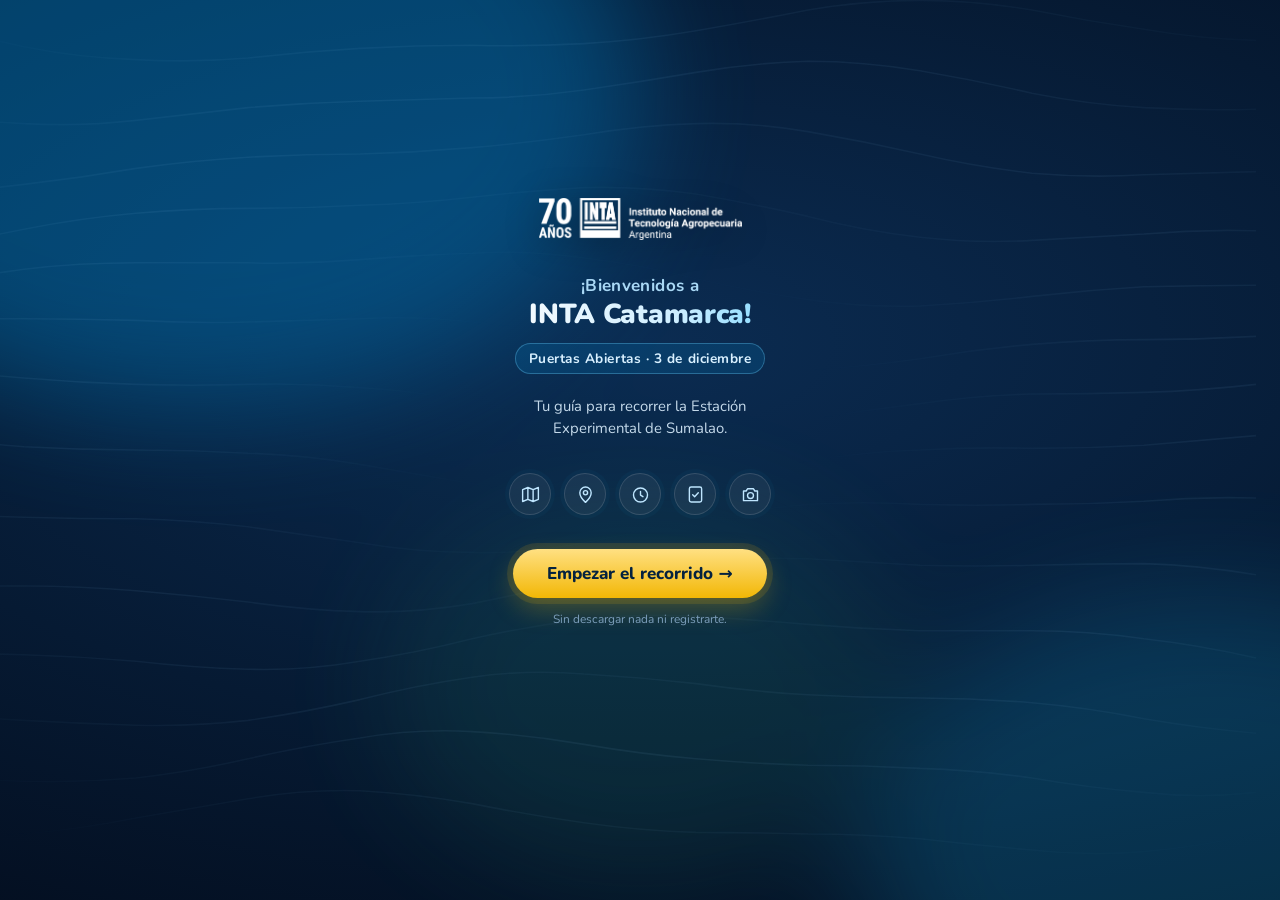
==== commit 36dc9b89: "estilo(portada): fondo con sombreados suaves y curvas de nivel, íconos solos y escala áurea Se quita" ====
--- a/index.html
+++ b/index.html
@@ -49,22 +49,17 @@
 
 <!-- Portada (primera visita) -->
 <section id="bienvenida" class="portada" hidden>
-  <div class="pt-grilla" aria-hidden="true"></div>
-  <svg class="pt-red" viewBox="0 0 400 340" preserveAspectRatio="xMidYMin slice" aria-hidden="true">
-    <g class="pt-lineas"><line x1="40" y1="90" x2="120" y2="40"/><line x1="120" y1="40" x2="230" y2="80"/><line x1="230" y1="80" x2="330" y2="30"/><line x1="330" y1="30" x2="370" y2="140"/><line x1="370" y1="140" x2="290" y2="170"/><line x1="290" y1="170" x2="230" y2="80"/><line x1="290" y1="170" x2="180" y2="150"/><line x1="180" y1="150" x2="120" y2="40"/><line x1="180" y1="150" x2="80" y2="200"/><line x1="80" y1="200" x2="40" y2="90"/><line x1="80" y1="200" x2="20" y2="300"/><line x1="180" y1="150" x2="150" y2="260"/><line x1="150" y1="260" x2="260" y2="300"/><line x1="260" y1="300" x2="360" y2="280"/><line x1="360" y1="280" x2="370" y2="140"/><line x1="150" y1="260" x2="20" y2="300"/><line x1="260" y1="300" x2="290" y2="170"/></g><g class="pt-nodos"><circle cx="40" cy="90" r="2.6" style="animation-delay:0.00s"/><circle cx="120" cy="40" r="2.6" style="animation-delay:0.41s"/><circle cx="230" cy="80" r="2.6" style="animation-delay:0.82s"/><circle cx="330" cy="30" r="2.6" style="animation-delay:1.23s"/><circle cx="370" cy="140" r="2.6" style="animation-delay:1.64s"/><circle cx="290" cy="170" r="2.6" style="animation-delay:2.05s"/><circle cx="180" cy="150" r="2.6" style="animation-delay:0.06s"/><circle cx="80" cy="200" r="2.6" style="animation-delay:0.47s"/><circle cx="20" cy="300" r="2.6" style="animation-delay:0.88s"/><circle cx="360" cy="280" r="2.6" style="animation-delay:1.29s"/><circle cx="150" cy="260" r="2.6" style="animation-delay:1.70s"/><circle cx="260" cy="300" r="2.6" style="animation-delay:2.11s"/></g>
-  </svg>
+  <div class="pt-aurora" aria-hidden="true"><span></span><span></span><span></span></div>
+  <svg class="pt-curvas" viewBox="0 0 800 600" preserveAspectRatio="xMidYMid slice" aria-hidden="true"><g fill="none" stroke="currentColor" stroke-width="1"><path d="M-20 40 Q-20 40 15 48 Q50 55 85 56 Q120 58 155 55 Q190 51 225 49 Q260 47 295 47 Q330 48 365 46 Q400 44 435 38 Q470 32 505 25 Q540 19 575 19 Q610 19 645 25 Q680 32 715 37 Q750 43 785 44"/><path d="M-20 94 Q-20 94 15 96 Q50 98 85 94 Q120 90 155 86 Q190 83 225 82 Q260 81 295 80 Q330 80 365 75 Q400 70 435 64 Q470 58 505 57 Q540 57 575 63 Q610 69 645 77 Q680 84 715 86 Q750 88 785 87"/><path d="M-20 138 Q-20 138 15 134 Q50 130 85 124 Q120 119 155 117 Q190 115 225 115 Q260 114 295 111 Q330 108 365 103 Q400 97 435 96 Q470 95 505 101 Q540 107 575 115 Q610 123 645 127 Q680 130 715 128 Q750 127 785 126"/><path d="M-20 169 Q-20 169 15 162 Q50 155 85 152 Q120 149 155 149 Q190 149 225 147 Q260 146 295 142 Q330 138 365 136 Q400 135 435 140 Q470 146 505 154 Q540 163 575 167 Q610 171 645 169 Q680 167 715 165 Q750 162 785 163"/><path d="M-20 192 Q-20 192 15 187 Q50 183 85 183 Q120 183 155 183 Q190 184 225 181 Q260 178 295 177 Q330 175 365 180 Q400 184 435 193 Q470 201 505 206 Q540 211 575 210 Q610 208 645 204 Q680 200 715 198 Q750 197 785 197"/><path d="M-20 218 Q-20 218 15 218 Q50 218 85 219 Q120 221 155 220 Q190 219 225 218 Q260 216 295 220 Q330 223 365 231 Q400 240 435 245 Q470 251 505 250 Q540 248 575 243 Q610 237 645 234 Q680 231 715 231 Q750 231 785 229"/><path d="M-20 252 Q-20 252 15 255 Q50 258 85 259 Q120 260 155 259 Q190 258 225 261 Q260 263 295 270 Q330 277 365 284 Q400 290 435 289 Q470 288 505 281 Q540 275 575 271 Q610 266 645 265 Q680 265 715 264 Q750 263 785 259"/><path d="M-20 295 Q-20 295 15 298 Q50 300 85 300 Q120 300 155 302 Q190 303 225 309 Q260 315 295 321 Q330 327 365 327 Q400 327 435 320 Q470 313 505 307 Q540 301 575 300 Q610 298 645 299 Q680 299 715 297 Q750 294 785 291"/><path d="M-20 341 Q-20 341 15 342 Q50 343 85 343 Q120 344 155 348 Q190 353 225 358 Q260 364 295 364 Q330 365 365 358 Q400 351 435 344 Q470 337 505 334 Q540 332 575 334 Q610 335 645 334 Q680 334 715 332 Q750 329 785 330"/><path d="M-20 385 Q-20 385 15 385 Q50 385 85 388 Q120 391 155 395 Q190 400 225 401 Q260 402 295 396 Q330 389 365 381 Q400 373 435 370 Q470 367 505 368 Q540 370 575 372 Q610 373 645 372 Q680 371 715 371 Q750 372 785 378"/><path d="M-20 427 Q-20 427 15 428 Q50 429 85 432 Q120 436 155 437 Q190 438 225 432 Q260 427 295 418 Q330 410 365 406 Q400 402 435 404 Q470 406 505 409 Q540 412 575 413 Q610 413 645 413 Q680 413 715 418 Q750 422 785 430"/><path d="M-20 467 Q-20 467 15 469 Q50 471 85 472 Q120 473 155 469 Q190 464 225 456 Q260 447 295 442 Q330 437 365 440 Q400 442 435 446 Q470 451 505 453 Q540 455 575 455 Q610 455 645 458 Q680 461 715 468 Q750 474 785 477"/><path d="M-20 506 Q-20 506 15 507 Q50 508 85 505 Q120 501 155 493 Q190 485 225 480 Q260 474 295 476 Q330 478 365 484 Q400 490 435 493 Q470 496 505 497 Q540 497 575 499 Q610 500 645 505 Q680 511 715 514 Q750 518 785 514"/><path d="M-20 542 Q-20 542 15 540 Q50 537 85 530 Q120 524 155 518 Q190 512 225 513 Q260 515 295 521 Q330 528 365 533 Q400 538 435 539 Q470 539 505 540 Q540 540 575 543 Q610 547 645 550 Q680 554 715 551 Q750 548 785 540"/></g></svg>
   <div class="pt-contenido">
     <img id="bv-logo" class="pt-logo" src="img/logo-inta70-blanco-izquierda.png" alt="INTA 70 años">
-    <p class="pt-saludo">👋 ¡Bienvenidos a</p>
+    <p class="pt-saludo">¡Bienvenidos a</p>
     <h2 class="pt-titulo">INTA Catamarca!</h2>
-    <p class="pt-evento">🚪 Puertas Abiertas · 3 de diciembre</p>
-    <p class="pt-texto">Esta guía te acompaña en el recorrido por la Estación Experimental de Sumalao.</p>
-    <ul class="pt-chips">
-      <li>🗺️ Mapa de estaciones</li><li>📍 Dónde estás</li><li>🗓️ Horarios y avisos</li>
-      <li>✅ Pasaporte de sellos</li><li>📸 Foto de los 70 años</li>
-    </ul>
+    <p class="pt-evento">Puertas Abiertas · 3 de diciembre</p>
+    <p class="pt-texto">Tu guía para recorrer la Estación Experimental de Sumalao.</p>
+    <ul class="pt-chips" aria-label="Qué trae la guía"><li title="Mapa de estaciones"><svg viewBox="0 0 24 24" aria-hidden="true"><path d="M3 6.5l6-2.5 6 2.5 6-2.5v13.5l-6 2.5-6-2.5-6 2.5z M9 4v13.5 M15 6.5V20"/></svg><span class="sr">Mapa de estaciones</span></li><li title="Dónde estás"><svg viewBox="0 0 24 24" aria-hidden="true"><path d="M12 21s-6.5-6-6.5-11a6.5 6.5 0 0 1 13 0c0 5-6.5 11-6.5 11z"/><circle cx="12" cy="10" r="2.4"/></svg><span class="sr">Dónde estás</span></li><li title="Horarios y avisos"><svg viewBox="0 0 24 24" aria-hidden="true"><circle cx="12" cy="12.5" r="8"/><path d="M12 8.5v4.2l2.8 1.8"/></svg><span class="sr">Horarios y avisos</span></li><li title="Pasaporte de sellos"><svg viewBox="0 0 24 24" aria-hidden="true"><rect x="5" y="3.5" width="14" height="17" rx="2"/><path d="M8.8 12.3l2.2 2.2 4.2-4.6"/></svg><span class="sr">Pasaporte de sellos</span></li><li title="Foto de los 70 años"><svg viewBox="0 0 24 24" aria-hidden="true"><path d="M4 8h3l1.6-2.5h6.8L17 8h3v11H4z"/><circle cx="12" cy="13.2" r="3.4"/></svg><span class="sr">Foto de los 70 años</span></li></ul>
+    <button id="bienvenida-empezar" type="button">Empezar el recorrido <span aria-hidden="true">→</span></button>
     <p class="pt-nota">Sin descargar nada ni registrarte.</p>
-    <button id="bienvenida-empezar" type="button">Empezar el recorrido <span aria-hidden="true">→</span></button>
   </div>
 </section>
 
@@ -174,6 +169,7 @@
 <script src="datos/mapa.js"></script>
 <script src="datos/provisorios.js"></script>
 <script src="datos/agenda.js"></script>
+<script src="arboles.js"></script>
 <script src="app.js"></script>
 </body>
 </html>
--- a/estilos.css
+++ b/estilos.css
@@ -46,7 +46,7 @@
 
 /* Patrones de los lotes (modo ilustrado, de cerca) */
 .p-arboles { fill: url(#p-arboles); } .p-hileras { fill: url(#p-hileras); } .p-surcos { fill: url(#p-surcos); }
-.p-pasto { fill: url(#p-pasto); } .p-agua { fill: url(#p-agua); } .p-edificio { fill: url(#p-edificio); }
+.p-pasto { fill: url(#p-pasto); } .p-agua { fill: url(#p-agua); } .p-liso { fill: url(#p-liso); } .p-edificio { fill: url(#p-edificio); }
 .lote { cursor: pointer; }
 .lote-ctx { cursor: default; }
 #mapa.ilustrado.nivel-cerca .lote-est { filter: drop-shadow(0 2px 0 rgba(80,60,20,.25)); }
@@ -417,132 +417,132 @@
 .barra h1 { font-size: .95rem; }
 .barra { gap: 9px; padding-left: 12px; }
 
-/* =====================================================================
-   TEMA PIXEL (body.tema-pixel): tipografía pixelada, bordes duros, sombras en escalón,
-   sin desenfoques ni redondeos, texturas en cuadraditos. El logo oficial no se toca.
-   ===================================================================== */
-@font-face { font-family: "Pixelify Sans"; font-weight: 400; font-display: swap; src: url(lib/fuentes/pixelify-sans-latin-400-normal.woff2) format("woff2"); }
-@font-face { font-family: "Pixelify Sans"; font-weight: 700; font-display: swap; src: url(lib/fuentes/pixelify-sans-latin-700-normal.woff2) format("woff2"); }
-.tema-pixel { --px-tinta: #1b2838; --px-sombra: 4px 4px 0 rgba(27,40,56,.55); --vidrio: #fffdf5; }
-.tema-pixel, .tema-pixel button, .tema-pixel input, .tema-pixel select { font-family: "Pixelify Sans", "Nunito", monospace; }
-.tema-pixel *:not(.leaflet-tile):not(img[alt^="INTA"]) { border-radius: 0 !important; }
-.tema-pixel * { backdrop-filter: none !important; -webkit-backdrop-filter: none !important; }
-.tema-pixel img.pix { image-rendering: pixelated; image-rendering: crisp-edges; width: 80%; height: 80%; display: block; }
-.tema-pixel .b-ico img.pix, .tema-pixel .b-mini img.pix { width: 22px; height: 22px; }
-
-/* Encabezado: azul plano con tramado en la base */
-.tema-pixel .barra { background:
-  repeating-conic-gradient(#0079b8 0% 25%, transparent 0% 50%) 0 100% / 4px 4px repeat-x,
-  linear-gradient(#008bd2, #008bd2); border-bottom: 4px solid #005d8f; box-shadow: 0 4px 0 rgba(27,40,56,.35); }
-.tema-pixel .barra h1 { font-weight: 700; letter-spacing: .02em; }
-.tema-pixel .campana { background: #005d8f; box-shadow: inset -3px -3px 0 rgba(0,0,0,.25); }
-.tema-pixel .cuenta { border: 2px solid var(--px-tinta); }
-
-/* Mapa ilustrado: tierra en grilla de píxeles, bordes nítidos */
-.tema-pixel #mapa.ilustrado { background-color: #e9dcb4;
-  background-image: linear-gradient(90deg, rgba(0,0,0,.035) 50%, transparent 50%), linear-gradient(rgba(0,0,0,.035) 50%, transparent 50%);
-  background-size: 8px 8px; }
-.tema-pixel #mapa::after { box-shadow: none; }
-.tema-pixel .leaflet-overlay-pane path { shape-rendering: crispEdges; stroke-linejoin: miter; stroke-linecap: square; }
-.tema-pixel #mapa.ilustrado path.predio { filter: none; }
-.tema-pixel #mapa.ilustrado.nivel-cerca .lote-est { filter: drop-shadow(3px 3px 0 rgba(27,40,56,.35)); }
-
-/* Controles, paneles y pestañas: cajas con borde y sombra en escalón */
-.tema-pixel .leaflet-control-zoom, .tema-pixel .boton-modo, .tema-pixel .capas-panel, .tema-pixel .flotante,
-.tema-pixel .pestanas, .tema-pixel .hoja, .tema-pixel .quitar-ruta {
-  border: 3px solid var(--px-tinta) !important; box-shadow: var(--px-sombra) !important; background: var(--vidrio); }
-.tema-pixel .leaflet-control-zoom a { background: var(--vidrio) !important; border-bottom: 3px solid var(--px-tinta) !important; }
-.tema-pixel .hoja { animation: subir-px .25s steps(4) both; }
-@keyframes subir-px { from { transform: translateY(32px); opacity: 0; } to { transform: none; opacity: 1; } }
-.tema-pixel .hoja::before { height: 4px; background: var(--px-tinta); opacity: .3; }
-.tema-pixel .pestanas button.activa svg { background: var(--marca-claro); box-shadow: inset 0 0 0 2px var(--marca); }
-.tema-pixel .capas-vista { background: #ece6d4; border: 2px solid var(--px-tinta); }
-.tema-pixel .capas-vista button.activo { background: var(--marca); color: #fff; box-shadow: none; }
-.tema-pixel .capas-titulo { font-size: .72rem; text-transform: uppercase; letter-spacing: .08em; color: var(--texto-2); margin: 8px 2px 4px; }
-
-/* Botones: efecto de tecla al apretar */
-.tema-pixel button:active, .tema-pixel .boton-grande:active { transform: translate(2px, 2px); box-shadow: 1px 1px 0 var(--px-tinta) !important; }
-
-/* Banderines, frutitas y servicios */
-.tema-pixel .tela { border: 3px solid var(--px-tinta); box-shadow: 3px 3px 0 rgba(27,40,56,.55); background: var(--c); }
-.tema-pixel .b-num, .tema-pixel .b-ico { border: 2px solid var(--px-tinta); }
-.tema-pixel .ancla .bandera.mini .tela { border-width: 2px; }
-
-.tema-pixel .fruta { background: #fffdf5; border: 3px solid var(--px-tinta); box-shadow: 3px 3px 0 rgba(27,40,56,.45); }
-.tema-pixel .servicio { border: 2px solid var(--px-tinta); box-shadow: 2px 2px 0 rgba(27,40,56,.45); }
-.tema-pixel .bandera { animation: aparecer-px .3s steps(3) both; }
-@keyframes aparecer-px { from { transform: translateY(-8px); opacity: 0; } to { transform: none; opacity: 1; } }
-.tema-pixel .bandera.en-vivo .tela { animation: latir-px 1s steps(2) infinite; }
-@keyframes latir-px { 50% { box-shadow: 0 0 0 3px var(--rojo-inta), 3px 3px 0 rgba(27,40,56,.55); } }
-.tema-pixel .yo-punto { border: 3px solid #fff; outline: 2px solid var(--px-tinta); animation: none; }
-.tema-pixel .pin-inta { border: 3px solid var(--px-tinta); box-shadow: var(--px-sombra); }
-.tema-pixel .leaflet-tooltip.ctx-nombre { background: #fffdf5; border: 2px solid var(--px-tinta); padding: 0 4px; }
-.tema-pixel .leaflet-tooltip.sector-nombre { font-family: "Pixelify Sans", monospace; letter-spacing: .12em; }
-
-/* Fichas, listas, pasaporte, agenda */
-.tema-pixel .ficha-cabecera { background: var(--c); border-bottom: 4px solid var(--px-tinta); }
-.tema-pixel .ficha-disco, .tema-pixel .mini-disco { border: 3px solid var(--px-tinta); box-shadow: 2px 2px 0 rgba(27,40,56,.45); }
-.tema-pixel .ficha-agenda, .tema-pixel .pasaporte-guardado, .tema-pixel .ficha-sello, .tema-pixel .ficha-prov,
-.tema-pixel .aviso-item, .tema-pixel .texto-sugerido { border: 2px solid var(--px-tinta); }
-.tema-pixel .sello { border: 3px dashed #9aa3ad; }
-.tema-pixel .sello.ok { border: 3px solid var(--px-tinta); box-shadow: 3px 3px 0 var(--dorado); animation: sellar-px .3s steps(3) both; }
-@keyframes sellar-px { 0% { transform: scale(1.3); } 100% { transform: none; } }
-.tema-pixel .barra-progreso { height: 16px; border: 3px solid var(--px-tinta); background: #ece6d4; }
-.tema-pixel #pasaporte-barra { background: repeating-linear-gradient(90deg, var(--dorado) 0 10px, #d99a00 10px 12px); animation: none; }
-.tema-pixel .instagram { border: 3px solid var(--px-tinta); box-shadow: var(--px-sombra); }
-.tema-pixel .aviso { border: 3px solid #fff; box-shadow: var(--px-sombra); }
-.tema-pixel .papelitos i { width: 8px; height: 8px; animation-timing-function: steps(10); }
-
-/* Bienvenida: cielo en franjas, surcos y nodos cuadrados */
-
-/* ===== Portada: azul oscuro tecnológico, logo oficial, saludo y botón ===== */
-.portada { position: fixed; inset: 0; z-index: 3000; overflow: hidden; color: #fff; display: flex; align-items: center; justify-content: center;
-  background:
-    radial-gradient(60% 40% at 50% 0%, rgba(0,139,210,.55), transparent 70%),
-    radial-gradient(50% 35% at 85% 100%, rgba(25,195,255,.22), transparent 70%),
-    radial-gradient(45% 30% at 0% 75%, rgba(0,93,143,.5), transparent 70%),
-    linear-gradient(180deg, #071a33 0%, #041024 100%); }
+/* ===== Portada: azul INTA profundo con sombreados suaves (aurora) y curvas de nivel tenues =====
+   Escala áurea (φ ≈ 1,618) para tamaños y espacios: 8 · 13 · 21 · 34 · 55 px; texto .875 → 1.0 → 1.618rem. */
+.portada { --e1: 8px; --e2: 13px; --e3: 21px; --e4: 34px; --e5: 55px;
+  position: fixed; inset: 0; z-index: 3000; overflow: hidden; color: #fff; display: flex; align-items: center; justify-content: center;
+  background: radial-gradient(120% 80% at 50% 38%, #0b2c52 0%, #061a33 55%, #030c1c 100%); }
 .portada[hidden] { display: none; }
-.pt-grilla { position: absolute; inset: -40px; pointer-events: none;
-  background-image: linear-gradient(rgba(25,195,255,.07) 1px, transparent 1px), linear-gradient(90deg, rgba(25,195,255,.07) 1px, transparent 1px);
-  background-size: 34px 34px; mask-image: radial-gradient(80% 70% at 50% 45%, #000 30%, transparent 85%);
-  -webkit-mask-image: radial-gradient(80% 70% at 50% 45%, #000 30%, transparent 85%); animation: deslizar 18s linear infinite; }
-@keyframes deslizar { to { transform: translate(34px, 34px); } }
-.pt-red { position: absolute; left: 0; top: 0; width: 100%; height: 48%; pointer-events: none; opacity: .9; }
-.pt-lineas line { stroke: rgba(25,195,255,.22); stroke-width: 1; }
-.pt-nodos circle { fill: #19c3ff; animation: nodo 2.4s ease-in-out infinite; transform-box: fill-box; transform-origin: center; }
-@keyframes nodo { 0%, 100% { opacity: .3; transform: scale(1); } 50% { opacity: 1; transform: scale(1.9); } }
-.pt-contenido { position: relative; width: min(420px, 100%); padding: 28px 24px max(24px, env(safe-area-inset-bottom)); text-align: center; }
-.pt-logo { width: min(270px, 74vw); height: auto; margin: 0 auto 26px; display: block; filter: drop-shadow(0 6px 18px rgba(0,0,0,.45));
+.pt-aurora { position: absolute; inset: 0; pointer-events: none; filter: blur(60px); opacity: .9; }
+.pt-aurora span { position: absolute; border-radius: 50%; mix-blend-mode: screen; }
+.pt-aurora span:nth-child(1) { width: 70vmax; height: 50vmax; left: -20vmax; top: -18vmax; background: rgba(0,139,210,.42); animation: flotar1 22s ease-in-out infinite alternate; }
+.pt-aurora span:nth-child(2) { width: 55vmax; height: 40vmax; right: -22vmax; bottom: -16vmax; background: rgba(25,195,255,.20); animation: flotar2 26s ease-in-out infinite alternate; }
+.pt-aurora span:nth-child(3) { width: 40vmax; height: 30vmax; left: 30%; top: 55%; background: rgba(46,160,120,.14); animation: flotar1 30s ease-in-out infinite alternate-reverse; }
+@keyframes flotar1 { to { transform: translate(8vmax, 6vmax) scale(1.08); } }
+@keyframes flotar2 { to { transform: translate(-7vmax, -5vmax) scale(1.1); } }
+.pt-curvas { position: absolute; inset: 0; width: 100%; height: 100%; color: rgba(160,215,255,.07); pointer-events: none;
+  mask-image: radial-gradient(75% 65% at 50% 45%, transparent 18%, #000 60%, transparent 100%);
+  -webkit-mask-image: radial-gradient(75% 65% at 50% 45%, transparent 18%, #000 60%, transparent 100%);
+  animation: derivar 40s ease-in-out infinite alternate; }
+@keyframes derivar { to { transform: translateY(-21px); } }
+.pt-contenido { position: relative; width: min(380px, 100%); padding: var(--e4) var(--e3) max(var(--e5), env(safe-area-inset-bottom)); text-align: center;
+  margin-top: -6vh; /* el bloque queda apenas por encima del centro, cerca del punto áureo */ }
+.pt-logo { width: min(203px, 62vw); height: auto; margin: 0 auto var(--e4); display: block; filter: drop-shadow(0 6px 18px rgba(0,0,0,.4));
   animation: entrar .8s cubic-bezier(.2,.8,.2,1) both; }
-.pt-saludo { margin: 0; font-size: 1.15rem; font-weight: 700; color: #bfe9ff; animation: entrar .7s .2s cubic-bezier(.2,.8,.2,1) both; }
-.pt-titulo { margin: 2px 0 10px; font-size: 2.3rem; line-height: 1.05; font-weight: 900; letter-spacing: -.01em;
-  background: linear-gradient(90deg, #ffffff, #bfe9ff 60%, #19c3ff); -webkit-background-clip: text; background-clip: text; color: transparent;
+.pt-saludo { margin: 0; font-size: 1rem; font-weight: 600; color: #a9d8f5; letter-spacing: .02em; animation: entrar .7s .2s cubic-bezier(.2,.8,.2,1) both; }
+.pt-titulo { margin: 2px 0 var(--e2); font-size: 1.618rem; line-height: 1.1; font-weight: 900; letter-spacing: -.01em;
+  background: linear-gradient(90deg, #ffffff, #cfeeff 60%, #6fd3ff); -webkit-background-clip: text; background-clip: text; color: transparent;
   animation: entrar .7s .3s cubic-bezier(.2,.8,.2,1) both; }
-.pt-evento { display: inline-block; margin: 0 0 18px; padding: 7px 14px; border-radius: 20px; font-weight: 800; font-size: .95rem;
-  background: rgba(0,139,210,.25); border: 1px solid rgba(25,195,255,.45); box-shadow: 0 0 22px rgba(25,195,255,.25) inset;
+.pt-evento { display: inline-block; margin: 0 0 var(--e3); padding: 5px var(--e2); border-radius: 20px; font-weight: 700; font-size: .8rem;
+  letter-spacing: .04em; color: #d8f0ff; background: rgba(0,139,210,.18); border: 1px solid rgba(111,211,255,.32);
   animation: entrar .7s .4s cubic-bezier(.2,.8,.2,1) both; }
-.pt-texto { margin: 0 auto 14px; max-width: 330px; font-size: 1rem; line-height: 1.4; color: #dbeaf7; animation: entrar .7s .5s cubic-bezier(.2,.8,.2,1) both; }
-.pt-chips { list-style: none; padding: 0; margin: 0 auto 12px; display: flex; flex-wrap: wrap; justify-content: center; gap: 8px; max-width: 360px; }
-.pt-chips li { padding: 7px 12px; border-radius: 16px; font-size: .86rem; font-weight: 700; background: rgba(255,255,255,.07);
-  border: 1px solid rgba(255,255,255,.14); animation: entrar .6s cubic-bezier(.2,.8,.2,1) both; }
+.pt-texto { margin: 0 auto var(--e4); max-width: 260px; font-size: .875rem; line-height: 1.5; color: #c4d9ea; animation: entrar .7s .5s cubic-bezier(.2,.8,.2,1) both; }
+.pt-chips { list-style: none; padding: 0; margin: 0 auto var(--e4); display: flex; justify-content: center; gap: var(--e2); }
+.pt-chips li { width: 42px; height: 42px; border-radius: 50%; display: grid; place-items: center; color: #bfe6ff;
+  background: rgba(255,255,255,.06); border: 1px solid rgba(255,255,255,.13); box-shadow: 0 0 0 4px rgba(25,195,255,.03);
+  animation: entrar .6s cubic-bezier(.2,.8,.2,1) both; }
+.pt-chips li svg { width: 21px; height: 21px; fill: none; stroke: currentColor; stroke-width: 1.6; stroke-linecap: round; stroke-linejoin: round; }
+.pt-chips .sr { position: absolute; width: 1px; height: 1px; overflow: hidden; clip: rect(0 0 0 0); }
 .pt-chips li:nth-child(1) { animation-delay: .6s; } .pt-chips li:nth-child(2) { animation-delay: .68s; } .pt-chips li:nth-child(3) { animation-delay: .76s; }
 .pt-chips li:nth-child(4) { animation-delay: .84s; } .pt-chips li:nth-child(5) { animation-delay: .92s; }
-.pt-nota { margin: 0 0 22px; font-size: .82rem; color: #8fb3d1; animation: entrar .6s 1s both; }
-.portada #bienvenida-empezar { border: 0; border-radius: 30px; padding: 16px 32px; font-weight: 900; font-size: 1.08rem; color: #04223f;
-  background: linear-gradient(180deg, #ffe082, #f2b705); box-shadow: 0 0 0 6px rgba(242,183,5,.15), 0 10px 26px rgba(242,183,5,.35);
-  animation: entrar .6s 1.1s cubic-bezier(.2,.8,.2,1) both, brillar 2.4s 1.8s ease-in-out infinite; }
-@keyframes brillar { 50% { box-shadow: 0 0 0 12px rgba(242,183,5,.05), 0 10px 30px rgba(242,183,5,.5); } }
-@keyframes entrar { from { opacity: 0; transform: translateY(14px); } to { opacity: 1; transform: none; } }
+.portada #bienvenida-empezar { border: 0; border-radius: 30px; padding: var(--e2) var(--e4); font-weight: 800; font-size: 1rem; color: #04223f;
+  background: linear-gradient(180deg, #ffe082, #f2b705); box-shadow: 0 0 0 6px rgba(242,183,5,.12), 0 10px 26px rgba(242,183,5,.28);
+  animation: entrar .6s 1.05s cubic-bezier(.2,.8,.2,1) both, brillar 2.8s 1.8s ease-in-out infinite; }
+.pt-nota { margin: var(--e2) 0 0; font-size: .7rem; color: #7d9fbc; animation: entrar .6s 1.15s both; }
+@keyframes brillar { 50% { box-shadow: 0 0 0 11px rgba(242,183,5,.04), 0 10px 30px rgba(242,183,5,.42); } }
+@keyframes entrar { from { opacity: 0; transform: translateY(13px); } to { opacity: 1; transform: none; } }
 .portada.saliendo { animation: desvanecer .35s ease-in forwards; }
 @keyframes desvanecer { to { opacity: 0; transform: scale(1.04); } }
-@media (max-height: 700px) { .pt-logo { width: 210px; margin-bottom: 14px; } .pt-titulo { font-size: 1.9rem; } .pt-chips li { padding: 5px 10px; } }
-@media (prefers-reduced-motion: reduce) { .portada *, .pt-grilla { animation: none !important; } }
-/* versión pixel */
-.tema-pixel .portada { background: #061a33; }
-.tema-pixel .pt-grilla { background-size: 16px 16px; mask-image: none; -webkit-mask-image: none; animation: none; }
-.tema-pixel .pt-red { shape-rendering: crispEdges; }
-.tema-pixel .pt-titulo { background: none; color: #fff; font-weight: 700; text-shadow: 3px 3px 0 #005d8f; }
-.tema-pixel .pt-evento, .tema-pixel .pt-chips li { border: 2px solid #19c3ff; box-shadow: 3px 3px 0 rgba(0,0,0,.45); background: #0a2a4f; }
-.tema-pixel .portada #bienvenida-empezar { border: 3px solid #1b2838 !important; box-shadow: 4px 4px 0 #1b2838 !important; background: #f2b705; animation: none; }
-.pt-red { height: 40%; mask-image: linear-gradient(#000 35%, transparent 95%); -webkit-mask-image: linear-gradient(#000 35%, transparent 95%); }
+@media (max-height: 640px) { .pt-logo { width: 160px; margin-bottom: var(--e3); } .pt-texto, .pt-chips { margin-bottom: var(--e3); } }
+@media (prefers-reduced-motion: reduce) { .portada *, .pt-curvas { animation: none !important; } }
+
+/* =====================================================================
+   ESTILO PARQUE (tema moderno, modo ilustrado): mapa ilustrado en paleta oliva, formas redondeadas,
+   árboles con sombra, caminos de tierra empalmados y alto contraste solo en las paradas.
+   ===================================================================== */
+#mapa.ilustrado { background: #E9EBD3; }
+#mapa.ilustrado::after { box-shadow: inset 0 0 60px rgba(80,90,50,.14); }
+#mapa.ilustrado path.predio { filter: drop-shadow(0 2px 3px rgba(90,95,50,.18)); }
+.lote-pq { cursor: default; }
+.lote-pq.es-est { cursor: pointer; }
+.p-edif { fill: #D9CEB9; filter: drop-shadow(2px 3px 0 rgba(95,85,55,.25)); }
+.camino { pointer-events: none; }
+
+/* Paradas: círculo blanco con piquito y el número en gris oliva */
+.gota { position: relative; width: 40px; height: 50px; cursor: pointer; animation: aparecer .3s ease-out both; }
+.gota > svg { position: absolute; z-index: 0; inset: 0; width: 40px; height: 50px; overflow: visible;
+  filter: drop-shadow(0 3px 5px rgba(50,60,30,.30)); }
+.gota path { fill: #fff; }
+.gota .g-num, .gota .g-ico { position: absolute; z-index: 1; left: 4px; top: 3px; width: 32px; height: 32px; display: grid; place-items: center; }
+.gota .g-num { color: #5F6B4C; font-family: "Nunito", system-ui, sans-serif; font-weight: 800; font-size: 18px; }
+.gota .g-ico svg { position: static; width: 22px; height: 22px; filter: none; }
+.gota:active { transform: scale(.94); }
+/* sellada: se apaga y lleva un tilde chico */
+.gota.sellada path { fill: #F1F2E8; }
+.gota.sellada > svg { filter: drop-shadow(0 1px 2px rgba(50,60,30,.2)); }
+.gota.sellada .g-num { color: #B5BAA6; }
+.gota.sellada .g-ico { opacity: .45; }
+.g-tilde { position: absolute; z-index: 2; right: -2px; top: -2px; width: 17px; height: 17px; border-radius: 50%; background: #5d7a3a;
+  color: #fff; font-size: 11px; font-weight: 900; display: grid; place-items: center; box-shadow: 0 0 0 2px #fff; }
+/* provisoria: borde punteado y "?" */
+.gota.provisoria path { stroke: #5F6B4C; stroke-opacity: .6; stroke-width: 1.5; stroke-dasharray: 3 3; }
+.gota.provisoria .g-num::after { content: "?"; font-size: 10px; margin-left: 1px; opacity: .7; }
+/* actividad en curso */
+.g-vivo { position: absolute; z-index: 2; left: 0; top: -1px; width: 12px; height: 12px; border-radius: 50%; background: var(--rojo-inta);
+  box-shadow: 0 0 0 2px #fff; animation: latir-vivo 1.4s ease-in-out infinite; }
+@keyframes latir-vivo { 50% { box-shadow: 0 0 0 2px #fff, 0 0 0 6px rgba(227,6,19,.3); } }
+/* varias paradas juntas: disco oliva oscuro con la cantidad en blanco (lo inverso de una parada) */
+.racimo-pq { font-family: "Nunito", system-ui, sans-serif; width: 44px; height: 44px; border-radius: 50%; background: #5F6B4C;
+  color: #fff; font-weight: 800; font-size: 18px; display: grid; place-items: center; cursor: pointer; border: 3px solid #fff;
+  box-shadow: 0 3px 6px rgba(50,60,30,.35), 4px -4px 0 -1px #fff, 4px -4px 0 1px rgba(95,107,76,.35);
+  animation: aparecer .3s ease-out both; }
+.racimo-pq.hecho { background: #B5BAA6; }
+
+/* Ingresos y servicios: símbolos chicos, sin texto, de bajo contraste */
+.serv-pq { width: 26px; height: 26px; border-radius: 50%; background: rgba(255,255,255,.8); display: grid; place-items: center;
+  box-shadow: 0 1px 3px rgba(50,60,30,.2); cursor: pointer; }
+.serv-pq svg { width: 18px; height: 18px; filter: grayscale(1) sepia(.3) contrast(.9); opacity: .7; }
+
+/* Cartelito al tocar un lote: píldora oliva oscura */
+#cartelito { position: fixed; left: 50%; bottom: calc(var(--alto-acciones, 64px) + 14px); z-index: 1200;
+  transform: translate(-50%, 10px); opacity: 0; pointer-events: none; transition: opacity .2s, transform .2s;
+  background: rgba(55,62,42,.86); color: #fff; font-weight: 700; font-size: .9rem; padding: 7px 14px; border-radius: 999px;
+  max-width: 86vw; white-space: nowrap; overflow: hidden; text-overflow: ellipsis; }
+#cartelito.visible { opacity: 1; transform: translate(-50%, 0); }
+@media (prefers-reduced-motion: reduce) { .g-vivo { animation: none; } }
+
+/* Símbolos de cultivos sobre los lotes (Capas): disco blanco chico con el dibujo, sin piquito para no confundirse con una parada */
+.simbolo-cultivo { width: 32px; height: 32px; border-radius: 50%; background: #fff; display: grid; place-items: center; cursor: pointer;
+  box-shadow: 0 2px 5px rgba(50,60,30,.28); animation: aparecer .25s ease-out both; }
+.simbolo-cultivo svg { width: 22px; height: 22px; }
+
+/* Aviso de cruce de calle o ruta en "Cómo llegar" */
+.precaucion { width: 30px; height: 30px; border-radius: 50%; background: #F2B705; color: #3a2a00; font-weight: 900; font-size: 18px;
+  display: grid; place-items: center; border: 3px solid #fff; box-shadow: 0 2px 6px rgba(0,0,0,.35); cursor: pointer;
+  animation: latir-precaucion 1.6s ease-in-out infinite; }
+@keyframes latir-precaucion { 50% { box-shadow: 0 2px 6px rgba(0,0,0,.35), 0 0 0 8px rgba(242,183,5,.25); } }
+@media (prefers-reduced-motion: reduce) { .precaucion { animation: none; } }
+
+/* ===== Satelital: la imagen real en primer plano, indicadores discretos ===== */
+#mapa:not(.ilustrado)::after { box-shadow: inset 0 0 40px rgba(0,0,0,.18); }
+#mapa:not(.ilustrado) .gota { transform: scale(.72); transform-origin: 50% 96%; }
+#mapa:not(.ilustrado) .gota > svg { filter: drop-shadow(0 1px 3px rgba(0,0,0,.45)); }
+#mapa:not(.ilustrado) .gota.sellada { opacity: .7; }
+#mapa:not(.ilustrado) .racimo-pq { transform: scale(.75); background: rgba(40,48,36,.85); box-shadow: 0 1px 4px rgba(0,0,0,.45); }
+#mapa:not(.ilustrado) .serv-pq { transform: scale(.8); background: rgba(255,255,255,.65); }
+#mapa:not(.ilustrado) .simbolo-cultivo { transform: scale(.75); opacity: .9; }
+#mapa:not(.ilustrado) .lote:not(.es-est) { cursor: default; }
+.leaflet-tooltip.sat-nombre { background: none; border: 0; box-shadow: none; padding: 0; color: #fff; font-weight: 700; font-size: 11px;
+  text-shadow: 0 0 2px rgba(0,0,0,.9), 0 0 5px rgba(0,0,0,.7); white-space: nowrap; pointer-events: none; }
+.leaflet-tooltip.sat-nombre::before { display: none; }
+#mapa:not(.nivel-cerca) .sat-nombre { display: none; }
